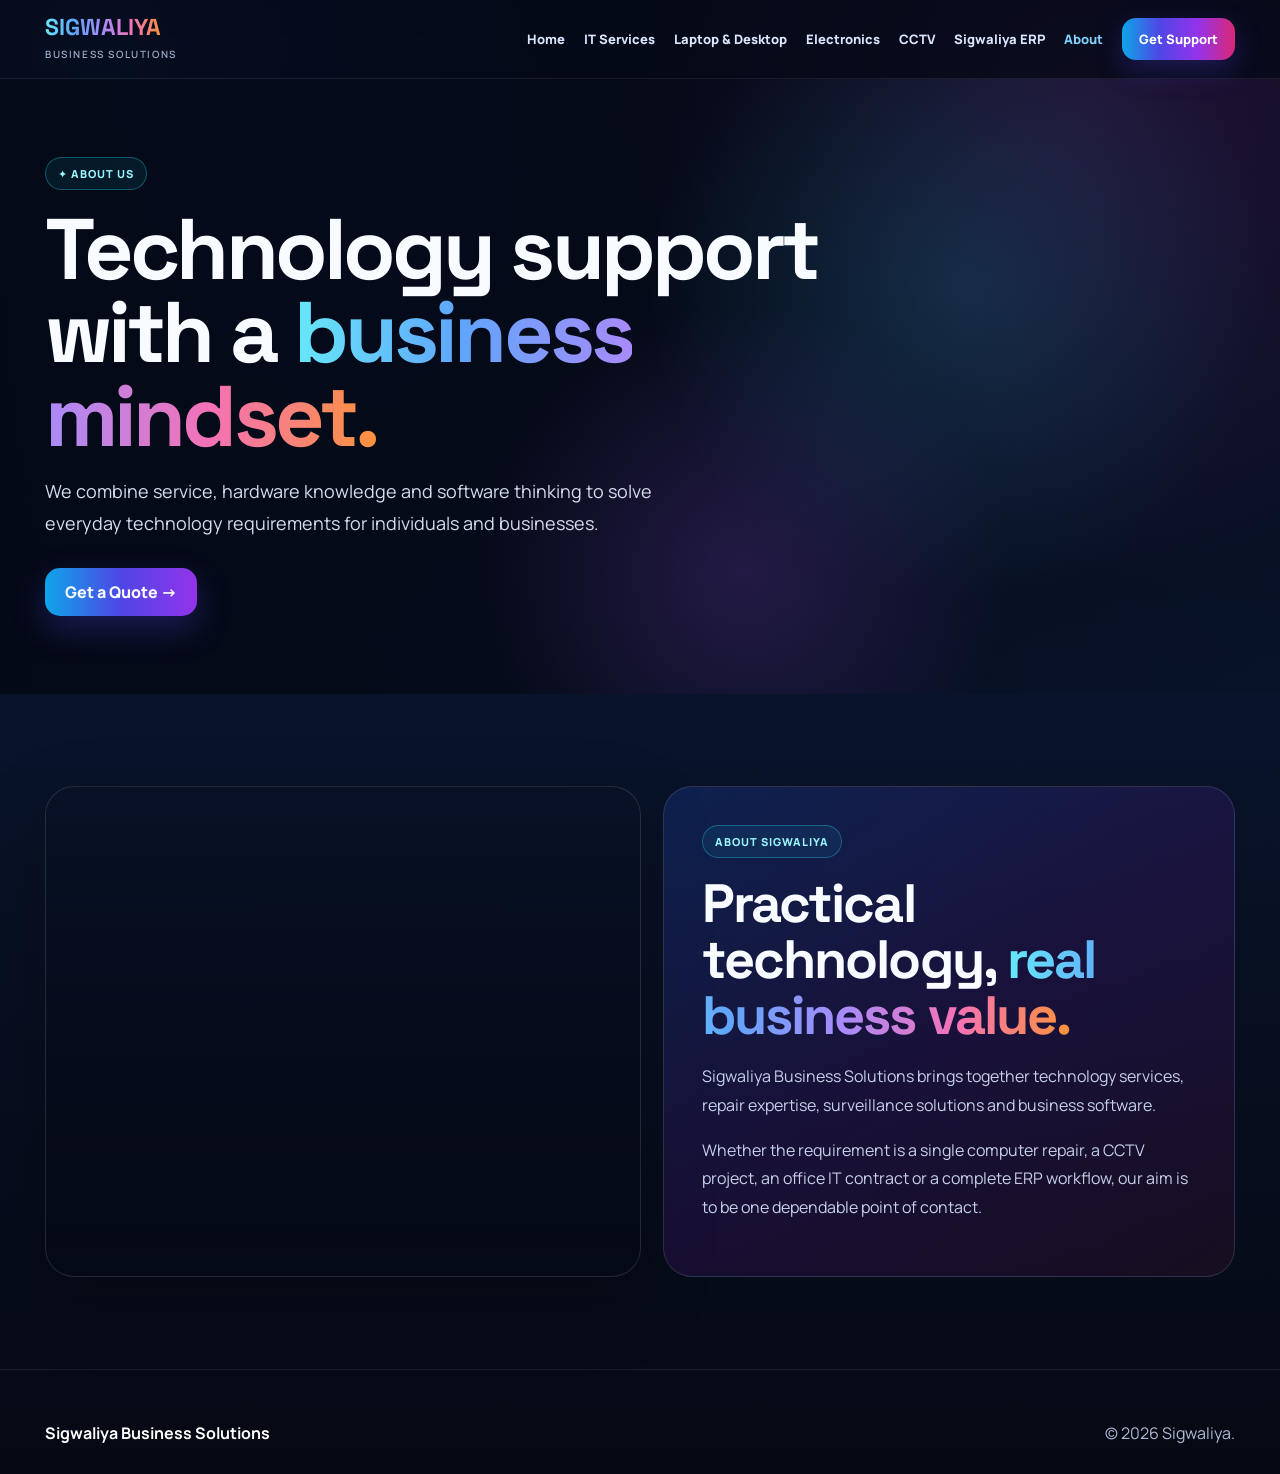
==== about.html @ 51b3f4a8 "Add About page" ====
<!doctype html><html lang="en"><head><meta charset="utf-8"><meta name="viewport" content="width=device-width,initial-scale=1"><title>About Sigwaliya Business Solutions</title><link rel="stylesheet" href="styles.css"></head><body><header class="nav"><div class="wrap navin"><a class="brand" href="index.html"><span>SIGWALIYA</span><br><small>BUSINESS SOLUTIONS</small></a><nav class="links"><a href="index.html">Home</a><a href="it-services.html">IT Services</a><a href="computer.html">Laptop & Desktop</a><a href="electronics.html">Electronics</a><a href="cctv.html">CCTV</a><a href="erp.html">Sigwaliya ERP</a><a href="about.html">About</a><a class="cta" href="contact.html">Get Support</a></nav><button class="menu" aria-label="Menu">☰</button></div></header><main><section class="hero service-hero" style="--hero:url('https://images.unsplash.com/photo-1521737711867-e3b97375f902?auto=format&fit=crop&w=1900&q=88')"><div class="wrap hero-inner"><div><span class="eyebrow">✦ About Us</span><h1>Technology support with a <span class="grad">business mindset.</span></h1><p>We combine service, hardware knowledge and software thinking to solve everyday technology requirements for individuals and businesses.</p><div class="buttons"><a class="btn primary" href="contact.html">Get a Quote →</a></div></div></div></section><section class="section"><div class="wrap showcase"><div class="image-panel" style="--img:url('https://images.unsplash.com/photo-1521737711867-e3b97375f902?auto=format&fit=crop&w=1400&q=85')"></div><div class="panel"><span class="eyebrow">About Sigwaliya</span><h2 style="margin:18px 0">Practical technology, <span class="grad">real business value.</span></h2><p>Sigwaliya Business Solutions brings together technology services, repair expertise, surveillance solutions and business software.</p><p>Whether the requirement is a single computer repair, a CCTV project, an office IT contract or a complete ERP workflow, our aim is to be one dependable point of contact.</p></div></div></section></main><footer class="footer"><div class="wrap foot"><div><b style="color:#fff">Sigwaliya Business Solutions</b></div><div>© <span class="year"></span> Sigwaliya.</div></div></footer><script src="script.js"></script></body></html>
---- styles.css ----
@import url('https://fonts.googleapis.com/css2?family=Manrope:wght@400;500;600;700;800&family=Space+Grotesk:wght@600;700&display=swap');
:root{--bg:#050a18;--bg2:#0a1430;--ink:#f8fbff;--muted:#aeb9d3;--line:rgba(255,255,255,.12);--card:rgba(255,255,255,.07);--cyan:#22d3ee;--blue:#3b82f6;--purple:#8b5cf6;--pink:#ec4899;--orange:#f97316;--green:#22c55e;--yellow:#facc15}
*{box-sizing:border-box}html{scroll-behavior:smooth}body{margin:0;color:var(--ink);font-family:Manrope,system-ui,sans-serif;background:radial-gradient(circle at 8% 4%,rgba(37,99,235,.22),transparent 28%),radial-gradient(circle at 85% 7%,rgba(217,70,239,.16),transparent 28%),linear-gradient(180deg,#050a18,#09132a 48%,#050913);overflow-x:hidden}a{text-decoration:none;color:inherit}img{display:block;max-width:100%}.wrap{width:min(1190px,calc(100% - 34px));margin:auto}.nav{position:sticky;top:0;z-index:99;background:rgba(4,9,22,.78);backdrop-filter:blur(18px);border-bottom:1px solid rgba(255,255,255,.08)}.navin{height:78px;display:flex;align-items:center;justify-content:space-between;gap:18px}.brand{font:700 23px/1 Space Grotesk}.brand span{background:linear-gradient(90deg,#67e8f9,#60a5fa,#a78bfa,#f472b6,#fb923c);-webkit-background-clip:text;color:transparent}.brand small{font:600 10px Manrope;color:#9ca9c5;letter-spacing:.16em}.links{display:flex;gap:19px;align-items:center;font-size:13px;font-weight:800;color:#dbe6ff}.links a{transition:.2s}.links a:hover,.links a.active{color:#7dd3fc}.cta{padding:12px 17px;border-radius:14px;background:linear-gradient(90deg,#0ea5e9,#4f46e5,#9333ea,#db2777);box-shadow:0 10px 28px rgba(79,70,229,.28);color:white!important}.menu{display:none;font-size:27px;cursor:pointer;background:none;border:0;color:white}.hero{position:relative;min-height:690px;display:grid;align-items:center;padding:78px 0;isolation:isolate}.hero:before{content:"";position:absolute;inset:0;background:linear-gradient(90deg,rgba(4,9,22,.98) 0%,rgba(4,9,22,.76) 45%,rgba(4,9,22,.24) 78%,rgba(4,9,22,.1)),var(--hero) center/cover no-repeat;z-index:-2}.hero:after{content:"";position:absolute;inset:0;background:radial-gradient(circle at 75% 34%,rgba(34,211,238,.15),transparent 30%),radial-gradient(circle at 58% 80%,rgba(168,85,247,.18),transparent 30%);z-index:-1}.hero-inner{display:grid;grid-template-columns:1.05fr .95fr;gap:42px;align-items:center}.hero h1{font:700 clamp(46px,7vw,86px)/.97 Space Grotesk;margin:18px 0;letter-spacing:-.045em;max-width:900px}.hero p{max-width:700px;color:#d4dced;font-size:18px;line-height:1.76}.grad{background:linear-gradient(90deg,#67e8f9,#60a5fa,#a78bfa,#f472b6,#fb923c);-webkit-background-clip:text;color:transparent}.eyebrow{display:inline-flex;gap:8px;align-items:center;padding:8px 12px;border-radius:999px;background:rgba(34,211,238,.08);border:1px solid rgba(34,211,238,.33);color:#9af5ff;font-size:11px;font-weight:800;letter-spacing:.09em;text-transform:uppercase}.buttons{display:flex;gap:12px;flex-wrap:wrap;margin-top:28px}.btn{display:inline-flex;align-items:center;justify-content:center;min-height:48px;padding:0 20px;border-radius:15px;font-weight:800;border:1px solid var(--line);background:rgba(255,255,255,.07);transition:.22s}.btn.primary{border:none;background:linear-gradient(90deg,#0ea5e9,#4f46e5,#9333ea);box-shadow:0 13px 34px rgba(79,70,229,.3)}.btn.whatsapp{border:none;background:#16a34a}.btn:hover{transform:translateY(-2px)}.hero-collage{display:grid;grid-template-columns:1fr 1fr;gap:14px}.photo-card{border-radius:24px;overflow:hidden;border:1px solid rgba(255,255,255,.14);background:rgba(255,255,255,.08);backdrop-filter:blur(10px);box-shadow:0 24px 60px rgba(0,0,0,.35)}.photo-card img{width:100%;aspect-ratio:1.05/1;object-fit:cover}.photo-card .cap{padding:14px 16px;font-weight:800}.photo-card.tall{transform:translateY(28px)}.trust{margin-top:-33px;position:relative;z-index:4}.trustbar{display:grid;grid-template-columns:repeat(4,1fr);border:1px solid var(--line);border-radius:22px;background:rgba(8,16,37,.92);backdrop-filter:blur(18px);overflow:hidden;box-shadow:0 22px 60px rgba(0,0,0,.24)}.trustitem{padding:20px 18px;border-right:1px solid var(--line)}.trustitem:last-child{border-right:0}.trustitem b{display:block;font-size:18px}.trustitem span{display:block;color:var(--muted);font-size:12px;margin-top:4px}.section{padding:92px 0}.section-head{display:flex;justify-content:space-between;gap:38px;align-items:end;margin-bottom:34px}.section h2{font:700 clamp(34px,5vw,54px)/1.04 Space Grotesk;margin:0;letter-spacing:-.035em}.section-head p{max-width:520px;color:var(--muted);line-height:1.75}.services{display:grid;grid-template-columns:repeat(12,1fr);gap:18px}.service-card{position:relative;overflow:hidden;border:1px solid var(--line);background:linear-gradient(180deg,rgba(255,255,255,.09),rgba(255,255,255,.045));border-radius:26px;padding:26px;min-height:260px;transition:.25s}.service-card:hover{transform:translateY(-5px);border-color:rgba(125,211,252,.42)}.service-card.large{grid-column:span 7}.service-card.medium{grid-column:span 5}.service-card.half{grid-column:span 6}.glow{position:absolute;width:190px;height:190px;border-radius:50%;filter:blur(55px);opacity:.27;right:-38px;top:-36px}.iconbox{width:52px;height:52px;display:grid;place-items:center;border-radius:17px;background:rgba(255,255,255,.1);border:1px solid var(--line);font-size:27px}.service-card h3{font:700 25px/1.2 Space Grotesk;margin:22px 0 10px}.service-card p{color:var(--muted);line-height:1.7;margin:0 0 20px}.linkline{font-size:13px;font-weight:800}.showcase{display:grid;grid-template-columns:1.02fr .98fr;gap:22px;align-items:stretch}.image-panel{min-height:470px;border-radius:29px;background:linear-gradient(180deg,rgba(4,9,22,.06),rgba(4,9,22,.74)),var(--img) center/cover;border:1px solid var(--line);box-shadow:0 25px 70px rgba(0,0,0,.26)}.panel{border:1px solid var(--line);border-radius:29px;padding:38px;background:linear-gradient(145deg,rgba(37,99,235,.2),rgba(126,34,206,.15),rgba(219,39,119,.08))}.panel p,.panel li{color:#c5d0e8;line-height:1.8}.panel ul{padding-left:20px}.steps{display:grid;grid-template-columns:repeat(4,1fr);gap:16px}.step{border:1px solid var(--line);border-radius:22px;padding:23px;background:rgba(255,255,255,.05)}.step b{display:inline-grid;place-items:center;width:38px;height:38px;border-radius:12px;background:linear-gradient(135deg,#2563eb,#9333ea);margin-bottom:14px}.step h3{margin:0 0 8px;font:700 19px Space Grotesk}.step p{margin:0;color:var(--muted);line-height:1.65;font-size:14px}.erp-strip{border:1px solid var(--line);border-radius:32px;padding:42px;background:linear-gradient(120deg,#111827,#172554 34%,#4c1d95 68%,#0e7490);display:grid;grid-template-columns:1.05fr .95fr;gap:30px;align-items:center;overflow:hidden;position:relative}.erp-strip:after{content:"";position:absolute;width:280px;height:280px;border-radius:50%;background:#22d3ee;filter:blur(90px);opacity:.16;right:-60px;top:-90px}.erp-cards{display:grid;grid-template-columns:1fr 1fr;gap:12px;position:relative;z-index:2}.mini{padding:18px;border:1px solid rgba(255,255,255,.16);border-radius:18px;background:rgba(255,255,255,.08);backdrop-filter:blur(10px)}.mini b{display:block;margin-top:8px}.band{border:1px solid var(--line);border-radius:30px;padding:42px;background:linear-gradient(100deg,rgba(14,165,233,.3),rgba(99,102,241,.27),rgba(168,85,247,.25),rgba(236,72,153,.22),rgba(249,115,22,.18));display:flex;align-items:center;justify-content:space-between;gap:24px}.band h2{max-width:760px}.feature-grid{display:grid;grid-template-columns:repeat(3,1fr);gap:18px}.feature{padding:25px;border-radius:23px;border:1px solid var(--line);background:rgba(255,255,255,.055)}.feature h3{margin:13px 0 8px;font:700 20px Space Grotesk}.feature p{margin:0;color:var(--muted);line-height:1.68}.service-hero{min-height:610px}.service-hero .hero-inner{grid-template-columns:1fr}.service-hero h1{max-width:820px}.service-hero p{max-width:680px}.split{display:grid;grid-template-columns:1fr 1fr;gap:22px}.info-box{padding:30px;border-radius:26px;border:1px solid var(--line);background:rgba(255,255,255,.055)}.info-box h3{font:700 24px Space Grotesk;margin:0 0 10px}.info-box p{color:var(--muted);line-height:1.75}.contactbox{display:grid;grid-template-columns:.92fr 1.08fr;gap:22px}.form{padding:30px;border-radius:28px;background:rgba(255,255,255,.06);border:1px solid var(--line)}label{font-size:13px;font-weight:800;color:#dce6fb}input,textarea,select{width:100%;background:#0b162a;border:1px solid rgba(255,255,255,.12);color:#fff;padding:14px;border-radius:13px;margin:8px 0 15px;font:inherit}textarea{min-height:135px;resize:vertical}.contact-cards{display:grid;gap:14px}.contact-card{padding:22px;border:1px solid var(--line);background:rgba(255,255,255,.055);border-radius:22px}.contact-card small{color:var(--muted)}.footer{padding:52px 0 30px;border-top:1px solid rgba(255,255,255,.08);color:var(--muted)}.foot{display:flex;justify-content:space-between;gap:30px;flex-wrap:wrap}.floating{position:fixed;right:18px;bottom:18px;z-index:50;display:flex;flex-direction:column;gap:10px}.float{width:55px;height:55px;display:grid;place-items:center;border-radius:50%;font-size:23px;box-shadow:0 12px 35px rgba(0,0,0,.36)}.wa{background:#16a34a}.call{background:#2563eb}.badge-row{display:flex;flex-wrap:wrap;gap:10px;margin-top:24px}.badge{padding:9px 12px;border-radius:999px;border:1px solid var(--line);background:rgba(255,255,255,.065);font-size:12px;font-weight:700;color:#dae5fb}
@media(max-width:980px){.links{display:none}.menu{display:block}.links.open{display:flex;position:absolute;left:17px;right:17px;top:84px;flex-direction:column;align-items:stretch;background:#071326;padding:20px;border:1px solid var(--line);border-radius:20px}.hero-inner,.showcase,.erp-strip,.contactbox,.split{grid-template-columns:1fr}.hero-collage{max-width:650px}.trustbar{grid-template-columns:1fr 1fr}.trustitem:nth-child(2){border-right:0}.trustitem:nth-child(-n+2){border-bottom:1px solid var(--line)}.service-card.large,.service-card.medium,.service-card.half{grid-column:span 12}.feature-grid{grid-template-columns:1fr 1fr}.steps{grid-template-columns:1fr 1fr}.section-head,.band{align-items:flex-start;flex-direction:column}.image-panel{min-height:360px}}
@media(max-width:620px){.wrap{width:min(100% - 24px,1190px)}.hero{min-height:auto;padding:64px 0}.hero h1{font-size:43px}.hero p{font-size:16px}.hero-collage{grid-template-columns:1fr 1fr;gap:10px}.photo-card .cap{font-size:12px;padding:10px}.trust{margin-top:0;padding-top:14px}.trustbar{grid-template-columns:1fr}.trustitem{border-right:0;border-bottom:1px solid var(--line)!important}.trustitem:last-child{border-bottom:0!important}.section{padding:68px 0}.feature-grid,.steps,.erp-cards{grid-template-columns:1fr}.panel,.erp-strip,.band{padding:27px}.floating{right:12px;bottom:12px}.float{width:50px;height:50px}}
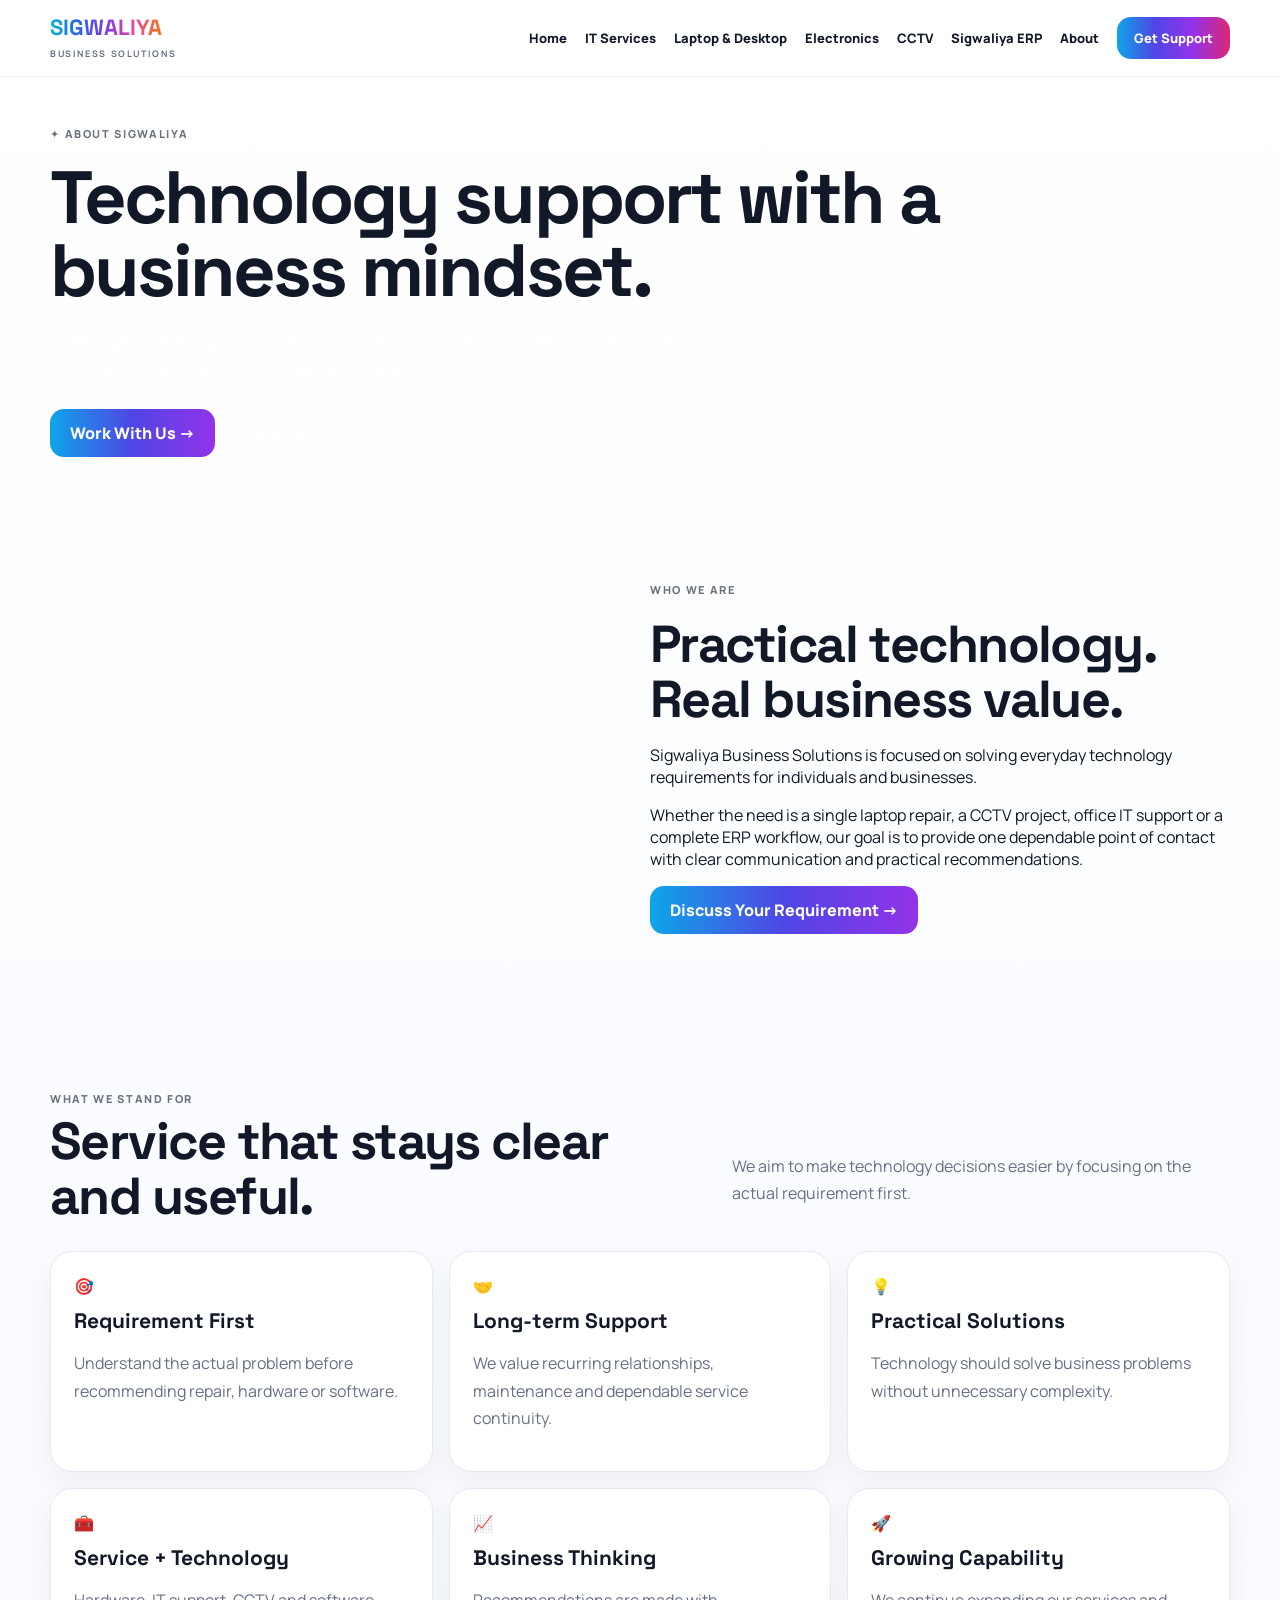
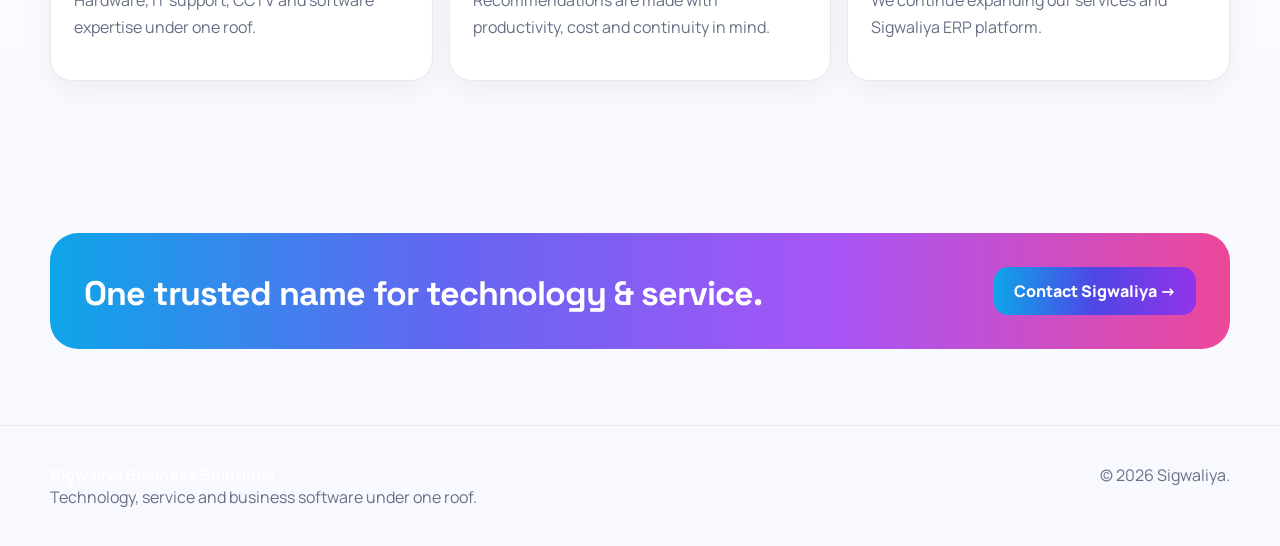
==== commit 511665d8: "Redesign about page to approved colorful style" ====
--- a/about.html
+++ b/about.html
@@ -1 +1 @@
-<!doctype html><html lang="en"><head><meta charset="utf-8"><meta name="viewport" content="width=device-width,initial-scale=1"><title>About Sigwaliya Business Solutions</title><link rel="stylesheet" href="styles.css"></head><body><header class="nav"><div class="wrap navin"><a class="brand" href="index.html"><span>SIGWALIYA</span><br><small>BUSINESS SOLUTIONS</small></a><nav class="links"><a href="index.html">Home</a><a href="it-services.html">IT Services</a><a href="computer.html">Laptop & Desktop</a><a href="electronics.html">Electronics</a><a href="cctv.html">CCTV</a><a href="erp.html">Sigwaliya ERP</a><a href="about.html">About</a><a class="cta" href="contact.html">Get Support</a></nav><button class="menu" aria-label="Menu">☰</button></div></header><main><section class="hero service-hero" style="--hero:url('https://images.unsplash.com/photo-1521737711867-e3b97375f902?auto=format&fit=crop&w=1900&q=88')"><div class="wrap hero-inner"><div><span class="eyebrow">✦ About Us</span><h1>Technology support with a <span class="grad">business mindset.</span></h1><p>We combine service, hardware knowledge and software thinking to solve everyday technology requirements for individuals and businesses.</p><div class="buttons"><a class="btn primary" href="contact.html">Get a Quote →</a></div></div></div></section><section class="section"><div class="wrap showcase"><div class="image-panel" style="--img:url('https://images.unsplash.com/photo-1521737711867-e3b97375f902?auto=format&fit=crop&w=1400&q=85')"></div><div class="panel"><span class="eyebrow">About Sigwaliya</span><h2 style="margin:18px 0">Practical technology, <span class="grad">real business value.</span></h2><p>Sigwaliya Business Solutions brings together technology services, repair expertise, surveillance solutions and business software.</p><p>Whether the requirement is a single computer repair, a CCTV project, an office IT contract or a complete ERP workflow, our aim is to be one dependable point of contact.</p></div></div></section></main><footer class="footer"><div class="wrap foot"><div><b style="color:#fff">Sigwaliya Business Solutions</b></div><div>© <span class="year"></span> Sigwaliya.</div></div></footer><script src="script.js"></script></body></html>+<!doctype html><html lang="en"><head><meta charset="utf-8"><meta name="viewport" content="width=device-width,initial-scale=1"><title>About Sigwaliya Business Solutions</title><link rel="stylesheet" href="styles.css"></head><body><header class="nav"><div class="wrap navin"><a class="brand" href="index.html"><span>SIGWALIYA</span><br><small>BUSINESS SOLUTIONS</small></a><nav class="links"><a href="index.html">Home</a><a href="it-services.html">IT Services</a><a href="computer.html">Laptop & Desktop</a><a href="electronics.html">Electronics</a><a href="cctv.html">CCTV</a><a href="erp.html">Sigwaliya ERP</a><a class="active" href="about.html">About</a><a class="cta" href="contact.html">Get Support</a></nav><button class="menu" aria-label="Menu">☰</button></div></header><main><section class="hero service-hero" style="--hero:url('https://images.unsplash.com/photo-1521737711867-e3b97375f902?auto=format&fit=crop&w=1900&q=88')"><div class="wrap hero-inner"><div><span class="eyebrow">✦ About Sigwaliya</span><h1>Technology support with a <span class="grad">business mindset.</span></h1><p>We bring together repair expertise, IT services, surveillance solutions and business software under one practical technology brand.</p><div class="buttons"><a class="btn primary" href="contact.html">Work With Us →</a><a class="btn" href="erp.html">Explore Sigwaliya ERP</a></div></div></div></section><section class="section"><div class="wrap showcase"><div class="image-panel" style="--img:url('https://images.unsplash.com/photo-1521737711867-e3b97375f902?auto=format&fit=crop&w=1400&q=85')"></div><div class="panel"><span class="eyebrow">Who We Are</span><h2 style="margin:18px 0">Practical technology. <span class="grad">Real business value.</span></h2><p>Sigwaliya Business Solutions is focused on solving everyday technology requirements for individuals and businesses.</p><p>Whether the need is a single laptop repair, a CCTV project, office IT support or a complete ERP workflow, our goal is to provide one dependable point of contact with clear communication and practical recommendations.</p><a class="btn primary" href="contact.html">Discuss Your Requirement →</a></div></div></section><section class="section"><div class="wrap"><div class="section-head"><div><span class="eyebrow">What We Stand For</span><h2>Service that stays <span class="grad">clear and useful.</span></h2></div><p>We aim to make technology decisions easier by focusing on the actual requirement first.</p></div><div class="feature-grid"><div class="feature"><div class="iconbox">🎯</div><h3>Requirement First</h3><p>Understand the actual problem before recommending repair, hardware or software.</p></div><div class="feature"><div class="iconbox">🤝</div><h3>Long-term Support</h3><p>We value recurring relationships, maintenance and dependable service continuity.</p></div><div class="feature"><div class="iconbox">💡</div><h3>Practical Solutions</h3><p>Technology should solve business problems without unnecessary complexity.</p></div><div class="feature"><div class="iconbox">🧰</div><h3>Service + Technology</h3><p>Hardware, IT support, CCTV and software expertise under one roof.</p></div><div class="feature"><div class="iconbox">📈</div><h3>Business Thinking</h3><p>Recommendations are made with productivity, cost and continuity in mind.</p></div><div class="feature"><div class="iconbox">🚀</div><h3>Growing Capability</h3><p>We continue expanding our services and Sigwaliya ERP platform.</p></div></div></div></section><section class="section"><div class="wrap band"><h2>One trusted name for <span class="grad">technology & service.</span></h2><div class="buttons" style="margin:0"><a class="btn primary" href="contact.html">Contact Sigwaliya →</a></div></div></section></main><footer class="footer"><div class="wrap foot"><div><b style="color:#fff">Sigwaliya Business Solutions</b><br>Technology, service and business software under one roof.</div><div>© <span class="year"></span> Sigwaliya.</div></div></footer><script src="script.js"></script></body></html>
--- a/styles.css
+++ b/styles.css
@@ -1,5 +1,5 @@
 @import url('https://fonts.googleapis.com/css2?family=Manrope:wght@400;500;600;700;800&family=Space+Grotesk:wght@600;700&display=swap');
-:root{--bg:#050a18;--bg2:#0a1430;--ink:#f8fbff;--muted:#aeb9d3;--line:rgba(255,255,255,.12);--card:rgba(255,255,255,.07);--cyan:#22d3ee;--blue:#3b82f6;--purple:#8b5cf6;--pink:#ec4899;--orange:#f97316;--green:#22c55e;--yellow:#facc15}
-*{box-sizing:border-box}html{scroll-behavior:smooth}body{margin:0;color:var(--ink);font-family:Manrope,system-ui,sans-serif;background:radial-gradient(circle at 8% 4%,rgba(37,99,235,.22),transparent 28%),radial-gradient(circle at 85% 7%,rgba(217,70,239,.16),transparent 28%),linear-gradient(180deg,#050a18,#09132a 48%,#050913);overflow-x:hidden}a{text-decoration:none;color:inherit}img{display:block;max-width:100%}.wrap{width:min(1190px,calc(100% - 34px));margin:auto}.nav{position:sticky;top:0;z-index:99;background:rgba(4,9,22,.78);backdrop-filter:blur(18px);border-bottom:1px solid rgba(255,255,255,.08)}.navin{height:78px;display:flex;align-items:center;justify-content:space-between;gap:18px}.brand{font:700 23px/1 Space Grotesk}.brand span{background:linear-gradient(90deg,#67e8f9,#60a5fa,#a78bfa,#f472b6,#fb923c);-webkit-background-clip:text;color:transparent}.brand small{font:600 10px Manrope;color:#9ca9c5;letter-spacing:.16em}.links{display:flex;gap:19px;align-items:center;font-size:13px;font-weight:800;color:#dbe6ff}.links a{transition:.2s}.links a:hover,.links a.active{color:#7dd3fc}.cta{padding:12px 17px;border-radius:14px;background:linear-gradient(90deg,#0ea5e9,#4f46e5,#9333ea,#db2777);box-shadow:0 10px 28px rgba(79,70,229,.28);color:white!important}.menu{display:none;font-size:27px;cursor:pointer;background:none;border:0;color:white}.hero{position:relative;min-height:690px;display:grid;align-items:center;padding:78px 0;isolation:isolate}.hero:before{content:"";position:absolute;inset:0;background:linear-gradient(90deg,rgba(4,9,22,.98) 0%,rgba(4,9,22,.76) 45%,rgba(4,9,22,.24) 78%,rgba(4,9,22,.1)),var(--hero) center/cover no-repeat;z-index:-2}.hero:after{content:"";position:absolute;inset:0;background:radial-gradient(circle at 75% 34%,rgba(34,211,238,.15),transparent 30%),radial-gradient(circle at 58% 80%,rgba(168,85,247,.18),transparent 30%);z-index:-1}.hero-inner{display:grid;grid-template-columns:1.05fr .95fr;gap:42px;align-items:center}.hero h1{font:700 clamp(46px,7vw,86px)/.97 Space Grotesk;margin:18px 0;letter-spacing:-.045em;max-width:900px}.hero p{max-width:700px;color:#d4dced;font-size:18px;line-height:1.76}.grad{background:linear-gradient(90deg,#67e8f9,#60a5fa,#a78bfa,#f472b6,#fb923c);-webkit-background-clip:text;color:transparent}.eyebrow{display:inline-flex;gap:8px;align-items:center;padding:8px 12px;border-radius:999px;background:rgba(34,211,238,.08);border:1px solid rgba(34,211,238,.33);color:#9af5ff;font-size:11px;font-weight:800;letter-spacing:.09em;text-transform:uppercase}.buttons{display:flex;gap:12px;flex-wrap:wrap;margin-top:28px}.btn{display:inline-flex;align-items:center;justify-content:center;min-height:48px;padding:0 20px;border-radius:15px;font-weight:800;border:1px solid var(--line);background:rgba(255,255,255,.07);transition:.22s}.btn.primary{border:none;background:linear-gradient(90deg,#0ea5e9,#4f46e5,#9333ea);box-shadow:0 13px 34px rgba(79,70,229,.3)}.btn.whatsapp{border:none;background:#16a34a}.btn:hover{transform:translateY(-2px)}.hero-collage{display:grid;grid-template-columns:1fr 1fr;gap:14px}.photo-card{border-radius:24px;overflow:hidden;border:1px solid rgba(255,255,255,.14);background:rgba(255,255,255,.08);backdrop-filter:blur(10px);box-shadow:0 24px 60px rgba(0,0,0,.35)}.photo-card img{width:100%;aspect-ratio:1.05/1;object-fit:cover}.photo-card .cap{padding:14px 16px;font-weight:800}.photo-card.tall{transform:translateY(28px)}.trust{margin-top:-33px;position:relative;z-index:4}.trustbar{display:grid;grid-template-columns:repeat(4,1fr);border:1px solid var(--line);border-radius:22px;background:rgba(8,16,37,.92);backdrop-filter:blur(18px);overflow:hidden;box-shadow:0 22px 60px rgba(0,0,0,.24)}.trustitem{padding:20px 18px;border-right:1px solid var(--line)}.trustitem:last-child{border-right:0}.trustitem b{display:block;font-size:18px}.trustitem span{display:block;color:var(--muted);font-size:12px;margin-top:4px}.section{padding:92px 0}.section-head{display:flex;justify-content:space-between;gap:38px;align-items:end;margin-bottom:34px}.section h2{font:700 clamp(34px,5vw,54px)/1.04 Space Grotesk;margin:0;letter-spacing:-.035em}.section-head p{max-width:520px;color:var(--muted);line-height:1.75}.services{display:grid;grid-template-columns:repeat(12,1fr);gap:18px}.service-card{position:relative;overflow:hidden;border:1px solid var(--line);background:linear-gradient(180deg,rgba(255,255,255,.09),rgba(255,255,255,.045));border-radius:26px;padding:26px;min-height:260px;transition:.25s}.service-card:hover{transform:translateY(-5px);border-color:rgba(125,211,252,.42)}.service-card.large{grid-column:span 7}.service-card.medium{grid-column:span 5}.service-card.half{grid-column:span 6}.glow{position:absolute;width:190px;height:190px;border-radius:50%;filter:blur(55px);opacity:.27;right:-38px;top:-36px}.iconbox{width:52px;height:52px;display:grid;place-items:center;border-radius:17px;background:rgba(255,255,255,.1);border:1px solid var(--line);font-size:27px}.service-card h3{font:700 25px/1.2 Space Grotesk;margin:22px 0 10px}.service-card p{color:var(--muted);line-height:1.7;margin:0 0 20px}.linkline{font-size:13px;font-weight:800}.showcase{display:grid;grid-template-columns:1.02fr .98fr;gap:22px;align-items:stretch}.image-panel{min-height:470px;border-radius:29px;background:linear-gradient(180deg,rgba(4,9,22,.06),rgba(4,9,22,.74)),var(--img) center/cover;border:1px solid var(--line);box-shadow:0 25px 70px rgba(0,0,0,.26)}.panel{border:1px solid var(--line);border-radius:29px;padding:38px;background:linear-gradient(145deg,rgba(37,99,235,.2),rgba(126,34,206,.15),rgba(219,39,119,.08))}.panel p,.panel li{color:#c5d0e8;line-height:1.8}.panel ul{padding-left:20px}.steps{display:grid;grid-template-columns:repeat(4,1fr);gap:16px}.step{border:1px solid var(--line);border-radius:22px;padding:23px;background:rgba(255,255,255,.05)}.step b{display:inline-grid;place-items:center;width:38px;height:38px;border-radius:12px;background:linear-gradient(135deg,#2563eb,#9333ea);margin-bottom:14px}.step h3{margin:0 0 8px;font:700 19px Space Grotesk}.step p{margin:0;color:var(--muted);line-height:1.65;font-size:14px}.erp-strip{border:1px solid var(--line);border-radius:32px;padding:42px;background:linear-gradient(120deg,#111827,#172554 34%,#4c1d95 68%,#0e7490);display:grid;grid-template-columns:1.05fr .95fr;gap:30px;align-items:center;overflow:hidden;position:relative}.erp-strip:after{content:"";position:absolute;width:280px;height:280px;border-radius:50%;background:#22d3ee;filter:blur(90px);opacity:.16;right:-60px;top:-90px}.erp-cards{display:grid;grid-template-columns:1fr 1fr;gap:12px;position:relative;z-index:2}.mini{padding:18px;border:1px solid rgba(255,255,255,.16);border-radius:18px;background:rgba(255,255,255,.08);backdrop-filter:blur(10px)}.mini b{display:block;margin-top:8px}.band{border:1px solid var(--line);border-radius:30px;padding:42px;background:linear-gradient(100deg,rgba(14,165,233,.3),rgba(99,102,241,.27),rgba(168,85,247,.25),rgba(236,72,153,.22),rgba(249,115,22,.18));display:flex;align-items:center;justify-content:space-between;gap:24px}.band h2{max-width:760px}.feature-grid{display:grid;grid-template-columns:repeat(3,1fr);gap:18px}.feature{padding:25px;border-radius:23px;border:1px solid var(--line);background:rgba(255,255,255,.055)}.feature h3{margin:13px 0 8px;font:700 20px Space Grotesk}.feature p{margin:0;color:var(--muted);line-height:1.68}.service-hero{min-height:610px}.service-hero .hero-inner{grid-template-columns:1fr}.service-hero h1{max-width:820px}.service-hero p{max-width:680px}.split{display:grid;grid-template-columns:1fr 1fr;gap:22px}.info-box{padding:30px;border-radius:26px;border:1px solid var(--line);background:rgba(255,255,255,.055)}.info-box h3{font:700 24px Space Grotesk;margin:0 0 10px}.info-box p{color:var(--muted);line-height:1.75}.contactbox{display:grid;grid-template-columns:.92fr 1.08fr;gap:22px}.form{padding:30px;border-radius:28px;background:rgba(255,255,255,.06);border:1px solid var(--line)}label{font-size:13px;font-weight:800;color:#dce6fb}input,textarea,select{width:100%;background:#0b162a;border:1px solid rgba(255,255,255,.12);color:#fff;padding:14px;border-radius:13px;margin:8px 0 15px;font:inherit}textarea{min-height:135px;resize:vertical}.contact-cards{display:grid;gap:14px}.contact-card{padding:22px;border:1px solid var(--line);background:rgba(255,255,255,.055);border-radius:22px}.contact-card small{color:var(--muted)}.footer{padding:52px 0 30px;border-top:1px solid rgba(255,255,255,.08);color:var(--muted)}.foot{display:flex;justify-content:space-between;gap:30px;flex-wrap:wrap}.floating{position:fixed;right:18px;bottom:18px;z-index:50;display:flex;flex-direction:column;gap:10px}.float{width:55px;height:55px;display:grid;place-items:center;border-radius:50%;font-size:23px;box-shadow:0 12px 35px rgba(0,0,0,.36)}.wa{background:#16a34a}.call{background:#2563eb}.badge-row{display:flex;flex-wrap:wrap;gap:10px;margin-top:24px}.badge{padding:9px 12px;border-radius:999px;border:1px solid var(--line);background:rgba(255,255,255,.065);font-size:12px;font-weight:700;color:#dae5fb}
-@media(max-width:980px){.links{display:none}.menu{display:block}.links.open{display:flex;position:absolute;left:17px;right:17px;top:84px;flex-direction:column;align-items:stretch;background:#071326;padding:20px;border:1px solid var(--line);border-radius:20px}.hero-inner,.showcase,.erp-strip,.contactbox,.split{grid-template-columns:1fr}.hero-collage{max-width:650px}.trustbar{grid-template-columns:1fr 1fr}.trustitem:nth-child(2){border-right:0}.trustitem:nth-child(-n+2){border-bottom:1px solid var(--line)}.service-card.large,.service-card.medium,.service-card.half{grid-column:span 12}.feature-grid{grid-template-columns:1fr 1fr}.steps{grid-template-columns:1fr 1fr}.section-head,.band{align-items:flex-start;flex-direction:column}.image-panel{min-height:360px}}
-@media(max-width:620px){.wrap{width:min(100% - 24px,1190px)}.hero{min-height:auto;padding:64px 0}.hero h1{font-size:43px}.hero p{font-size:16px}.hero-collage{grid-template-columns:1fr 1fr;gap:10px}.photo-card .cap{font-size:12px;padding:10px}.trust{margin-top:0;padding-top:14px}.trustbar{grid-template-columns:1fr}.trustitem{border-right:0;border-bottom:1px solid var(--line)!important}.trustitem:last-child{border-bottom:0!important}.section{padding:68px 0}.feature-grid,.steps,.erp-cards{grid-template-columns:1fr}.panel,.erp-strip,.band{padding:27px}.floating{right:12px;bottom:12px}.float{width:50px;height:50px}}+:root{--bg:#f7f9ff;--ink:#111827;--muted:#667085;--line:#e6e9f2;--navy:#09142d;--blue:#2563eb;--cyan:#06b6d4;--purple:#7c3aed;--pink:#ec4899;--orange:#f97316;--green:#16a34a}
+*{box-sizing:border-box}html{scroll-behavior:smooth}body{margin:0;background:linear-gradient(180deg,#fff,#f7f9ff);color:var(--ink);font-family:Manrope,system-ui,sans-serif}a{text-decoration:none;color:inherit}img{display:block;max-width:100%}.wrap{width:min(1180px,calc(100% - 34px));margin:auto}.nav{position:sticky;top:0;z-index:90;background:rgba(255,255,255,.9);backdrop-filter:blur(18px);border-bottom:1px solid #edf0f6}.navin{min-height:76px;display:flex;align-items:center;justify-content:space-between;gap:18px}.brand{font:700 22px/1 Space Grotesk}.brand span{background:linear-gradient(90deg,#06b6d4,#2563eb,#7c3aed,#ec4899,#f97316);-webkit-background-clip:text;color:transparent}.brand small{font:700 9px Manrope;letter-spacing:.18em;color:#667085}.links{display:flex;align-items:center;gap:18px;font-size:13px;font-weight:800}.links a:hover{color:#4f46e5}.cta{color:#fff!important;padding:12px 17px;border-radius:14px;background:linear-gradient(90deg,#0ea5e9,#4f46e5,#9333ea,#db2777)}.menu{display:none;border:0;background:none;font-size:28px;color:#111827}.hero{padding:34px 0 26px}.hero-shell{position:relative;overflow:hidden;border-radius:34px;padding:48px;background:linear-gradient(135deg,#08142c 0%,#172554 34%,#4c1d95 68%,#0e7490 100%);color:#fff;box-shadow:0 28px 70px rgba(30,41,59,.18)}.hero-shell:before,.hero-shell:after{content:"";position:absolute;border-radius:999px;filter:blur(18px);opacity:.55}.hero-shell:before{width:260px;height:260px;background:#22d3ee;right:-70px;top:-90px}.hero-shell:after{width:230px;height:230px;background:#ec4899;left:37%;bottom:-110px}.hero-grid{position:relative;z-index:2;display:grid;grid-template-columns:1.08fr .92fr;gap:34px;align-items:center}.pill{display:inline-flex;align-items:center;gap:8px;border:1px solid rgba(255,255,255,.2);background:rgba(255,255,255,.1);padding:9px 13px;border-radius:999px;font-size:12px;font-weight:800}.hero h1{font:700 clamp(44px,6vw,74px)/.99 Space Grotesk;margin:18px 0;letter-spacing:-.04em}.hero h1 .accent{color:#67e8f9}.hero p{font-size:17px;line-height:1.75;color:rgba(255,255,255,.82);max-width:670px}.buttons{display:flex;flex-wrap:wrap;gap:12px;margin-top:24px}.btn{min-height:48px;padding:0 20px;border-radius:14px;display:inline-flex;align-items:center;justify-content:center;font-weight:800;border:1px solid rgba(255,255,255,.22);background:rgba(255,255,255,.08);color:#fff}.btn.white{background:#fff;color:#111827;border-color:#fff}.btn.primary{border:0;background:linear-gradient(90deg,#0ea5e9,#4f46e5,#9333ea)}.btn.green{border:0;background:#16a34a}.badge-row{display:flex;flex-wrap:wrap;gap:9px;margin-top:20px}.badge{font-size:12px;font-weight:700;padding:8px 11px;border-radius:999px;background:rgba(255,255,255,.09);border:1px solid rgba(255,255,255,.16)}.hero-collage{display:grid;grid-template-columns:1fr 1fr;gap:13px}.photo-card{border-radius:22px;padding:8px;background:rgba(255,255,255,.10);border:1px solid rgba(255,255,255,.17);backdrop-filter:blur(12px);overflow:hidden}.photo-card img{width:100%;aspect-ratio:1/1;object-fit:cover;border-radius:16px}.photo-card .cap{font-weight:800;padding:12px 8px 7px;font-size:14px}.trust{padding:18px 0 0}.trustbar{display:grid;grid-template-columns:repeat(4,1fr);gap:12px}.trustitem{padding:18px;border-radius:18px;background:#fff;border:1px solid var(--line);box-shadow:0 10px 28px rgba(15,23,42,.05)}.trustitem b{display:block;font-size:16px}.trustitem span{display:block;color:var(--muted);font-size:12px;margin-top:5px}.section{padding:76px 0}.section-head{display:flex;align-items:end;justify-content:space-between;gap:34px;margin-bottom:28px}.eyebrow{display:inline-block;font-size:11px;text-transform:uppercase;letter-spacing:.15em;font-weight:800;color:#6b7280}.section h2{font:700 clamp(34px,5vw,52px)/1.05 Space Grotesk;margin:6px 0 0;letter-spacing:-.03em}.section-head p{max-width:520px;color:var(--muted);line-height:1.7}.gradtext{background:linear-gradient(90deg,#06b6d4,#2563eb,#7c3aed,#ec4899,#f97316);-webkit-background-clip:text;color:transparent}.cards4{display:grid;grid-template-columns:repeat(4,1fr);gap:16px}.service-card{overflow:hidden;border-radius:24px;background:#fff;border:1px solid var(--line);box-shadow:0 14px 35px rgba(15,23,42,.06);transition:.22s}.service-card:hover{transform:translateY(-4px);box-shadow:0 18px 45px rgba(15,23,42,.12)}.service-top{min-height:112px;padding:24px;color:#fff;display:flex;align-items:flex-end;font-size:34px}.g1{background:linear-gradient(135deg,#2563eb,#7c3aed)}.g2{background:linear-gradient(135deg,#0891b2,#2563eb)}.g3{background:linear-gradient(135deg,#f97316,#ec4899)}.g4{background:linear-gradient(135deg,#16a34a,#0891b2)}.service-body{padding:20px}.service-body h3{font:700 21px Space Grotesk;margin:0 0 8px}.service-body p{color:var(--muted);line-height:1.65;font-size:14px;margin:0 0 16px}.linkline{font-size:13px;font-weight:800}.showcase{display:grid;grid-template-columns:1fr 1fr;gap:20px;align-items:stretch}.show-card{border-radius:28px;border:1px solid var(--line);background:#fff;padding:24px;overflow:hidden;box-shadow:0 15px 42px rgba(15,23,42,.06)}.show-card h3{font:700 30px/1.08 Space Grotesk;margin:8px 0 12px}.show-card p{color:var(--muted);line-height:1.75}.show-card img{width:100%;aspect-ratio:16/10;object-fit:cover;border-radius:20px;margin-top:20px}.erp-block{border-radius:28px;padding:32px;background:linear-gradient(135deg,#111827,#1e3a8a 42%,#7e22ce);color:#fff;position:relative;overflow:hidden}.erp-block:after{content:"";position:absolute;width:240px;height:240px;border-radius:50%;background:#22d3ee;filter:blur(80px);opacity:.18;right:-80px;top:-80px}.erp-block h3{font:700 36px/1.06 Space Grotesk;margin:8px 0 12px;position:relative;z-index:2}.erp-block p{color:rgba(255,255,255,.8);line-height:1.75;position:relative;z-index:2}.erp-mini{position:relative;z-index:2;display:grid;grid-template-columns:1fr 1fr;gap:12px;margin-top:22px}.mini{padding:17px;border-radius:16px;border:1px solid rgba(255,255,255,.16);background:rgba(255,255,255,.09);font-weight:800}.mini span{display:block;font-size:22px;margin-bottom:6px}.band{border-radius:28px;padding:34px;background:linear-gradient(90deg,#0ea5e9,#6366f1,#a855f7,#ec4899);color:#fff;display:flex;justify-content:space-between;gap:24px;align-items:center}.band h2{font-size:34px;max-width:760px}.band p{color:rgba(255,255,255,.86);max-width:650px}.footer{padding:38px 0;color:var(--muted);border-top:1px solid var(--line)}.foot{display:flex;justify-content:space-between;gap:22px;flex-wrap:wrap}.floating{position:fixed;right:16px;bottom:16px;display:flex;flex-direction:column;gap:10px;z-index:60}.float{width:54px;height:54px;border-radius:50%;display:grid;place-items:center;color:#fff;font-size:23px;box-shadow:0 12px 30px rgba(15,23,42,.25)}.wa{background:#16a34a}.call{background:#2563eb}.service-hero{padding:44px 0}.service-hero .hero-shell{min-height:500px;display:grid;align-items:center}.feature-grid{display:grid;grid-template-columns:repeat(3,1fr);gap:16px}.feature,.info-box,.form,.contact-card{background:#fff;border:1px solid var(--line);border-radius:22px;padding:23px;box-shadow:0 10px 30px rgba(15,23,42,.05)}.feature h3,.info-box h3{font:700 21px Space Grotesk;margin:10px 0}.feature p,.info-box p{color:var(--muted);line-height:1.7}.split,.contactbox{display:grid;grid-template-columns:1fr 1fr;gap:20px}label{font-size:13px;font-weight:800}input,textarea,select{width:100%;padding:14px;border:1px solid #dfe3eb;border-radius:13px;margin:7px 0 14px;font:inherit;background:#fff;color:#111827}textarea{min-height:130px}.contact-cards{display:grid;gap:14px}.contact-card small{color:var(--muted)}
+@media(max-width:980px){.links{display:none}.menu{display:block}.links.open{display:flex;position:absolute;left:17px;right:17px;top:82px;flex-direction:column;align-items:stretch;padding:18px;background:#fff;border:1px solid var(--line);border-radius:18px;box-shadow:0 20px 40px rgba(15,23,42,.12)}.hero-grid,.showcase,.split,.contactbox{grid-template-columns:1fr}.cards4{grid-template-columns:1fr 1fr}.trustbar{grid-template-columns:1fr 1fr}.feature-grid{grid-template-columns:1fr 1fr}.section-head,.band{align-items:flex-start;flex-direction:column}}
+@media(max-width:620px){.wrap{width:min(100% - 22px,1180px)}.hero{padding-top:20px}.hero-shell{padding:25px;border-radius:26px}.hero h1{font-size:42px}.hero p{font-size:15px}.hero-collage{gap:9px}.photo-card{padding:6px}.photo-card .cap{font-size:11px;padding:9px 5px 5px}.trustbar,.cards4,.feature-grid,.erp-mini{grid-template-columns:1fr}.section{padding:58px 0}.section-head{align-items:flex-start;flex-direction:column}.show-card,.erp-block,.band{padding:24px}.band h2{font-size:30px}.floating{right:11px;bottom:11px}.float{width:50px;height:50px}}
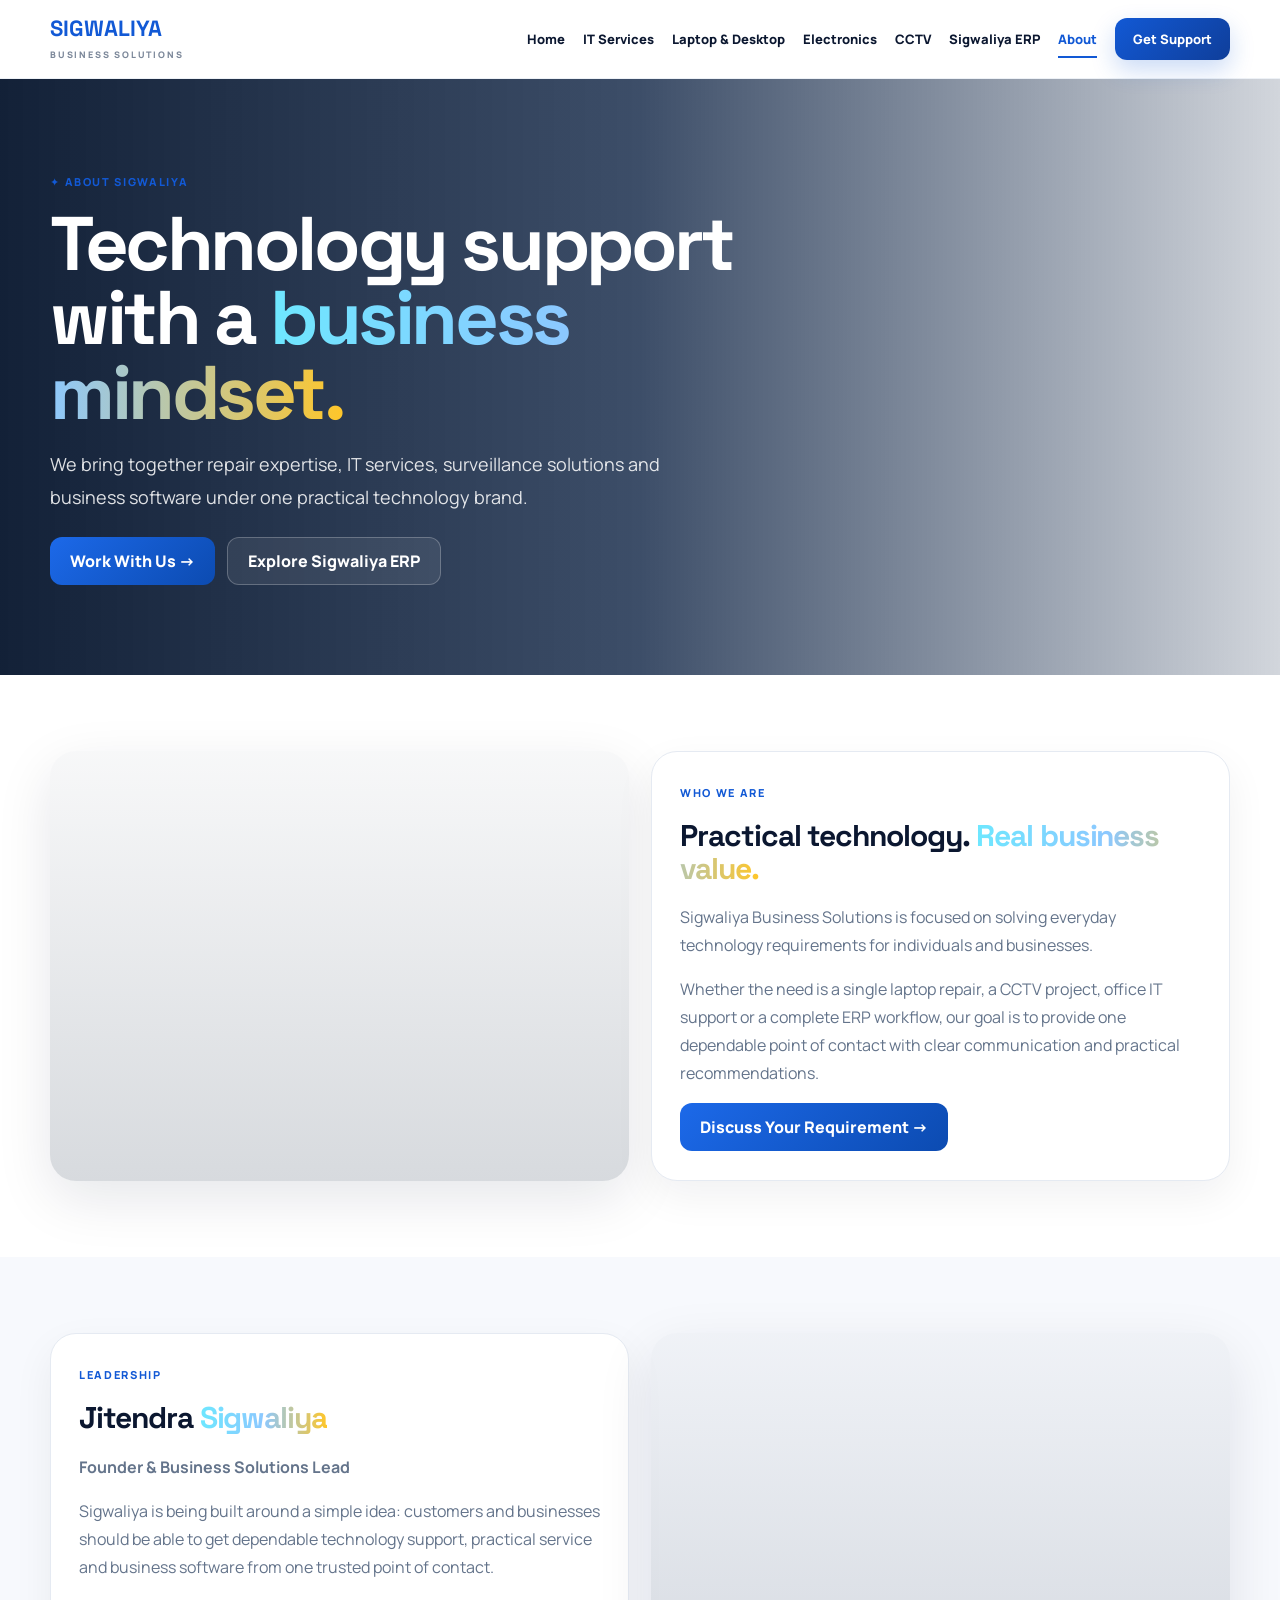
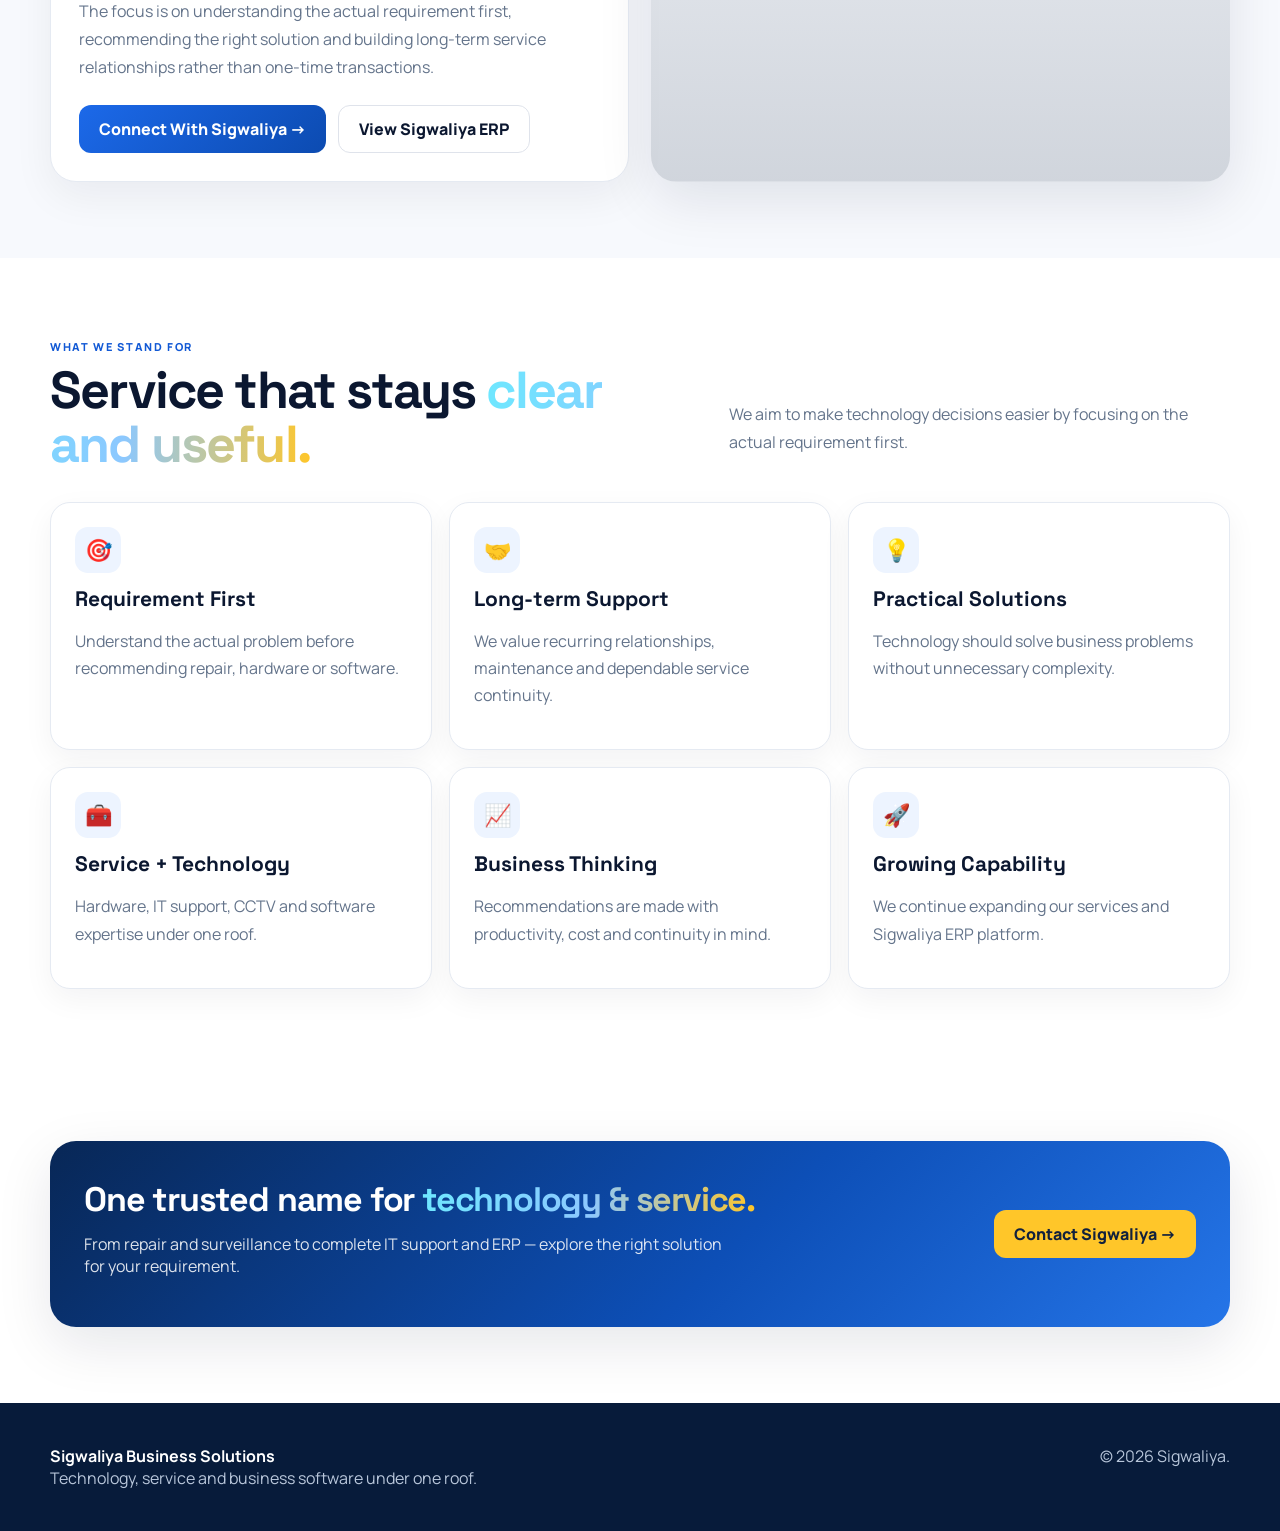
==== commit c32c1edd: "Add Jitendra Sigwaliya leadership section to About page" ====
--- a/about.html
+++ b/about.html
@@ -1 +1 @@
-<!doctype html><html lang="en"><head><meta charset="utf-8"><meta name="viewport" content="width=device-width,initial-scale=1"><title>About Sigwaliya Business Solutions</title><link rel="stylesheet" href="styles.css"></head><body><header class="nav"><div class="wrap navin"><a class="brand" href="index.html"><span>SIGWALIYA</span><br><small>BUSINESS SOLUTIONS</small></a><nav class="links"><a href="index.html">Home</a><a href="it-services.html">IT Services</a><a href="computer.html">Laptop & Desktop</a><a href="electronics.html">Electronics</a><a href="cctv.html">CCTV</a><a href="erp.html">Sigwaliya ERP</a><a class="active" href="about.html">About</a><a class="cta" href="contact.html">Get Support</a></nav><button class="menu" aria-label="Menu">☰</button></div></header><main><section class="hero service-hero" style="--hero:url('https://images.unsplash.com/photo-1521737711867-e3b97375f902?auto=format&fit=crop&w=1900&q=88')"><div class="wrap hero-inner"><div><span class="eyebrow">✦ About Sigwaliya</span><h1>Technology support with a <span class="grad">business mindset.</span></h1><p>We bring together repair expertise, IT services, surveillance solutions and business software under one practical technology brand.</p><div class="buttons"><a class="btn primary" href="contact.html">Work With Us →</a><a class="btn" href="erp.html">Explore Sigwaliya ERP</a></div></div></div></section><section class="section"><div class="wrap showcase"><div class="image-panel" style="--img:url('https://images.unsplash.com/photo-1521737711867-e3b97375f902?auto=format&fit=crop&w=1400&q=85')"></div><div class="panel"><span class="eyebrow">Who We Are</span><h2 style="margin:18px 0">Practical technology. <span class="grad">Real business value.</span></h2><p>Sigwaliya Business Solutions is focused on solving everyday technology requirements for individuals and businesses.</p><p>Whether the need is a single laptop repair, a CCTV project, office IT support or a complete ERP workflow, our goal is to provide one dependable point of contact with clear communication and practical recommendations.</p><a class="btn primary" href="contact.html">Discuss Your Requirement →</a></div></div></section><section class="section"><div class="wrap"><div class="section-head"><div><span class="eyebrow">What We Stand For</span><h2>Service that stays <span class="grad">clear and useful.</span></h2></div><p>We aim to make technology decisions easier by focusing on the actual requirement first.</p></div><div class="feature-grid"><div class="feature"><div class="iconbox">🎯</div><h3>Requirement First</h3><p>Understand the actual problem before recommending repair, hardware or software.</p></div><div class="feature"><div class="iconbox">🤝</div><h3>Long-term Support</h3><p>We value recurring relationships, maintenance and dependable service continuity.</p></div><div class="feature"><div class="iconbox">💡</div><h3>Practical Solutions</h3><p>Technology should solve business problems without unnecessary complexity.</p></div><div class="feature"><div class="iconbox">🧰</div><h3>Service + Technology</h3><p>Hardware, IT support, CCTV and software expertise under one roof.</p></div><div class="feature"><div class="iconbox">📈</div><h3>Business Thinking</h3><p>Recommendations are made with productivity, cost and continuity in mind.</p></div><div class="feature"><div class="iconbox">🚀</div><h3>Growing Capability</h3><p>We continue expanding our services and Sigwaliya ERP platform.</p></div></div></div></section><section class="section"><div class="wrap band"><h2>One trusted name for <span class="grad">technology & service.</span></h2><div class="buttons" style="margin:0"><a class="btn primary" href="contact.html">Contact Sigwaliya →</a></div></div></section></main><footer class="footer"><div class="wrap foot"><div><b style="color:#fff">Sigwaliya Business Solutions</b><br>Technology, service and business software under one roof.</div><div>© <span class="year"></span> Sigwaliya.</div></div></footer><script src="script.js"></script></body></html>+<!doctype html><html lang="en"><head><meta charset="utf-8"><meta name="viewport" content="width=device-width,initial-scale=1"><title>About Sigwaliya Business Solutions</title><meta name="description" content="Learn about Sigwaliya Business Solutions, led by Jitendra Sigwaliya, providing IT services, repair, CCTV and Sigwaliya ERP solutions."><link rel="stylesheet" href="styles.css"></head><body><header class="nav"><div class="wrap navin"><a class="brand" href="index.html"><span>SIGWALIYA</span><br><small>BUSINESS SOLUTIONS</small></a><nav class="links"><a href="index.html">Home</a><a href="it-services.html">IT Services</a><a href="computer.html">Laptop & Desktop</a><a href="electronics.html">Electronics</a><a href="cctv.html">CCTV</a><a href="erp.html">Sigwaliya ERP</a><a class="active" href="about.html">About</a><a class="cta" href="contact.html">Get Support</a></nav><button class="menu" aria-label="Menu">☰</button></div></header><main><section class="hero service-hero" style="--hero:url('https://images.unsplash.com/photo-1521737711867-e3b97375f902?auto=format&fit=crop&w=1900&q=88')"><div class="wrap hero-inner"><div><span class="eyebrow">✦ About Sigwaliya</span><h1>Technology support with a <span class="grad">business mindset.</span></h1><p>We bring together repair expertise, IT services, surveillance solutions and business software under one practical technology brand.</p><div class="buttons"><a class="btn primary" href="contact.html">Work With Us →</a><a class="btn" href="erp.html">Explore Sigwaliya ERP</a></div></div></div></section><section class="section"><div class="wrap showcase"><div class="image-panel" style="--img:url('https://images.unsplash.com/photo-1521737711867-e3b97375f902?auto=format&fit=crop&w=1400&q=85')"></div><div class="panel"><span class="eyebrow">Who We Are</span><h2 style="margin:18px 0">Practical technology. <span class="grad">Real business value.</span></h2><p>Sigwaliya Business Solutions is focused on solving everyday technology requirements for individuals and businesses.</p><p>Whether the need is a single laptop repair, a CCTV project, office IT support or a complete ERP workflow, our goal is to provide one dependable point of contact with clear communication and practical recommendations.</p><a class="btn primary" href="contact.html">Discuss Your Requirement →</a></div></div></section><section class="section alt"><div class="wrap showcase"><div class="panel"><span class="eyebrow">Leadership</span><h2 style="margin:18px 0">Jitendra <span class="grad">Sigwaliya</span></h2><p><b>Founder & Business Solutions Lead</b></p><p>Sigwaliya is being built around a simple idea: customers and businesses should be able to get dependable technology support, practical service and business software from one trusted point of contact.</p><p>The focus is on understanding the actual requirement first, recommending the right solution and building long-term service relationships rather than one-time transactions.</p><div class="buttons"><a class="btn primary" href="contact.html">Connect With Sigwaliya →</a><a class="btn" style="color:#0b1730;border-color:#dfe3eb" href="erp.html">View Sigwaliya ERP</a></div></div><div class="image-panel" style="--img:url('https://images.unsplash.com/photo-1551836022-d5d88e9218df?auto=format&fit=crop&w=1400&q=85')"></div></div></section><section class="section"><div class="wrap"><div class="section-head"><div><span class="eyebrow">What We Stand For</span><h2>Service that stays <span class="grad">clear and useful.</span></h2></div><p>We aim to make technology decisions easier by focusing on the actual requirement first.</p></div><div class="feature-grid"><div class="feature"><div class="iconbox">🎯</div><h3>Requirement First</h3><p>Understand the actual problem before recommending repair, hardware or software.</p></div><div class="feature"><div class="iconbox">🤝</div><h3>Long-term Support</h3><p>We value recurring relationships, maintenance and dependable service continuity.</p></div><div class="feature"><div class="iconbox">💡</div><h3>Practical Solutions</h3><p>Technology should solve business problems without unnecessary complexity.</p></div><div class="feature"><div class="iconbox">🧰</div><h3>Service + Technology</h3><p>Hardware, IT support, CCTV and software expertise under one roof.</p></div><div class="feature"><div class="iconbox">📈</div><h3>Business Thinking</h3><p>Recommendations are made with productivity, cost and continuity in mind.</p></div><div class="feature"><div class="iconbox">🚀</div><h3>Growing Capability</h3><p>We continue expanding our services and Sigwaliya ERP platform.</p></div></div></div></section><section class="section"><div class="wrap band"><div><h2>One trusted name for <span class="grad">technology & service.</span></h2><p>From repair and surveillance to complete IT support and ERP — explore the right solution for your requirement.</p></div><div class="buttons" style="margin:0"><a class="btn yellow" href="contact.html">Contact Sigwaliya →</a></div></div></section></main><footer class="footer"><div class="wrap foot"><div><b>Sigwaliya Business Solutions</b><br>Technology, service and business software under one roof.</div><div>© <span class="year"></span> Sigwaliya.</div></div></footer><script src="script.js"></script></body></html>
--- a/styles.css
+++ b/styles.css
@@ -1,5 +1,15 @@
 @import url('https://fonts.googleapis.com/css2?family=Manrope:wght@400;500;600;700;800&family=Space+Grotesk:wght@600;700&display=swap');
-:root{--bg:#f7f9ff;--ink:#111827;--muted:#667085;--line:#e6e9f2;--navy:#09142d;--blue:#2563eb;--cyan:#06b6d4;--purple:#7c3aed;--pink:#ec4899;--orange:#f97316;--green:#16a34a}
-*{box-sizing:border-box}html{scroll-behavior:smooth}body{margin:0;background:linear-gradient(180deg,#fff,#f7f9ff);color:var(--ink);font-family:Manrope,system-ui,sans-serif}a{text-decoration:none;color:inherit}img{display:block;max-width:100%}.wrap{width:min(1180px,calc(100% - 34px));margin:auto}.nav{position:sticky;top:0;z-index:90;background:rgba(255,255,255,.9);backdrop-filter:blur(18px);border-bottom:1px solid #edf0f6}.navin{min-height:76px;display:flex;align-items:center;justify-content:space-between;gap:18px}.brand{font:700 22px/1 Space Grotesk}.brand span{background:linear-gradient(90deg,#06b6d4,#2563eb,#7c3aed,#ec4899,#f97316);-webkit-background-clip:text;color:transparent}.brand small{font:700 9px Manrope;letter-spacing:.18em;color:#667085}.links{display:flex;align-items:center;gap:18px;font-size:13px;font-weight:800}.links a:hover{color:#4f46e5}.cta{color:#fff!important;padding:12px 17px;border-radius:14px;background:linear-gradient(90deg,#0ea5e9,#4f46e5,#9333ea,#db2777)}.menu{display:none;border:0;background:none;font-size:28px;color:#111827}.hero{padding:34px 0 26px}.hero-shell{position:relative;overflow:hidden;border-radius:34px;padding:48px;background:linear-gradient(135deg,#08142c 0%,#172554 34%,#4c1d95 68%,#0e7490 100%);color:#fff;box-shadow:0 28px 70px rgba(30,41,59,.18)}.hero-shell:before,.hero-shell:after{content:"";position:absolute;border-radius:999px;filter:blur(18px);opacity:.55}.hero-shell:before{width:260px;height:260px;background:#22d3ee;right:-70px;top:-90px}.hero-shell:after{width:230px;height:230px;background:#ec4899;left:37%;bottom:-110px}.hero-grid{position:relative;z-index:2;display:grid;grid-template-columns:1.08fr .92fr;gap:34px;align-items:center}.pill{display:inline-flex;align-items:center;gap:8px;border:1px solid rgba(255,255,255,.2);background:rgba(255,255,255,.1);padding:9px 13px;border-radius:999px;font-size:12px;font-weight:800}.hero h1{font:700 clamp(44px,6vw,74px)/.99 Space Grotesk;margin:18px 0;letter-spacing:-.04em}.hero h1 .accent{color:#67e8f9}.hero p{font-size:17px;line-height:1.75;color:rgba(255,255,255,.82);max-width:670px}.buttons{display:flex;flex-wrap:wrap;gap:12px;margin-top:24px}.btn{min-height:48px;padding:0 20px;border-radius:14px;display:inline-flex;align-items:center;justify-content:center;font-weight:800;border:1px solid rgba(255,255,255,.22);background:rgba(255,255,255,.08);color:#fff}.btn.white{background:#fff;color:#111827;border-color:#fff}.btn.primary{border:0;background:linear-gradient(90deg,#0ea5e9,#4f46e5,#9333ea)}.btn.green{border:0;background:#16a34a}.badge-row{display:flex;flex-wrap:wrap;gap:9px;margin-top:20px}.badge{font-size:12px;font-weight:700;padding:8px 11px;border-radius:999px;background:rgba(255,255,255,.09);border:1px solid rgba(255,255,255,.16)}.hero-collage{display:grid;grid-template-columns:1fr 1fr;gap:13px}.photo-card{border-radius:22px;padding:8px;background:rgba(255,255,255,.10);border:1px solid rgba(255,255,255,.17);backdrop-filter:blur(12px);overflow:hidden}.photo-card img{width:100%;aspect-ratio:1/1;object-fit:cover;border-radius:16px}.photo-card .cap{font-weight:800;padding:12px 8px 7px;font-size:14px}.trust{padding:18px 0 0}.trustbar{display:grid;grid-template-columns:repeat(4,1fr);gap:12px}.trustitem{padding:18px;border-radius:18px;background:#fff;border:1px solid var(--line);box-shadow:0 10px 28px rgba(15,23,42,.05)}.trustitem b{display:block;font-size:16px}.trustitem span{display:block;color:var(--muted);font-size:12px;margin-top:5px}.section{padding:76px 0}.section-head{display:flex;align-items:end;justify-content:space-between;gap:34px;margin-bottom:28px}.eyebrow{display:inline-block;font-size:11px;text-transform:uppercase;letter-spacing:.15em;font-weight:800;color:#6b7280}.section h2{font:700 clamp(34px,5vw,52px)/1.05 Space Grotesk;margin:6px 0 0;letter-spacing:-.03em}.section-head p{max-width:520px;color:var(--muted);line-height:1.7}.gradtext{background:linear-gradient(90deg,#06b6d4,#2563eb,#7c3aed,#ec4899,#f97316);-webkit-background-clip:text;color:transparent}.cards4{display:grid;grid-template-columns:repeat(4,1fr);gap:16px}.service-card{overflow:hidden;border-radius:24px;background:#fff;border:1px solid var(--line);box-shadow:0 14px 35px rgba(15,23,42,.06);transition:.22s}.service-card:hover{transform:translateY(-4px);box-shadow:0 18px 45px rgba(15,23,42,.12)}.service-top{min-height:112px;padding:24px;color:#fff;display:flex;align-items:flex-end;font-size:34px}.g1{background:linear-gradient(135deg,#2563eb,#7c3aed)}.g2{background:linear-gradient(135deg,#0891b2,#2563eb)}.g3{background:linear-gradient(135deg,#f97316,#ec4899)}.g4{background:linear-gradient(135deg,#16a34a,#0891b2)}.service-body{padding:20px}.service-body h3{font:700 21px Space Grotesk;margin:0 0 8px}.service-body p{color:var(--muted);line-height:1.65;font-size:14px;margin:0 0 16px}.linkline{font-size:13px;font-weight:800}.showcase{display:grid;grid-template-columns:1fr 1fr;gap:20px;align-items:stretch}.show-card{border-radius:28px;border:1px solid var(--line);background:#fff;padding:24px;overflow:hidden;box-shadow:0 15px 42px rgba(15,23,42,.06)}.show-card h3{font:700 30px/1.08 Space Grotesk;margin:8px 0 12px}.show-card p{color:var(--muted);line-height:1.75}.show-card img{width:100%;aspect-ratio:16/10;object-fit:cover;border-radius:20px;margin-top:20px}.erp-block{border-radius:28px;padding:32px;background:linear-gradient(135deg,#111827,#1e3a8a 42%,#7e22ce);color:#fff;position:relative;overflow:hidden}.erp-block:after{content:"";position:absolute;width:240px;height:240px;border-radius:50%;background:#22d3ee;filter:blur(80px);opacity:.18;right:-80px;top:-80px}.erp-block h3{font:700 36px/1.06 Space Grotesk;margin:8px 0 12px;position:relative;z-index:2}.erp-block p{color:rgba(255,255,255,.8);line-height:1.75;position:relative;z-index:2}.erp-mini{position:relative;z-index:2;display:grid;grid-template-columns:1fr 1fr;gap:12px;margin-top:22px}.mini{padding:17px;border-radius:16px;border:1px solid rgba(255,255,255,.16);background:rgba(255,255,255,.09);font-weight:800}.mini span{display:block;font-size:22px;margin-bottom:6px}.band{border-radius:28px;padding:34px;background:linear-gradient(90deg,#0ea5e9,#6366f1,#a855f7,#ec4899);color:#fff;display:flex;justify-content:space-between;gap:24px;align-items:center}.band h2{font-size:34px;max-width:760px}.band p{color:rgba(255,255,255,.86);max-width:650px}.footer{padding:38px 0;color:var(--muted);border-top:1px solid var(--line)}.foot{display:flex;justify-content:space-between;gap:22px;flex-wrap:wrap}.floating{position:fixed;right:16px;bottom:16px;display:flex;flex-direction:column;gap:10px;z-index:60}.float{width:54px;height:54px;border-radius:50%;display:grid;place-items:center;color:#fff;font-size:23px;box-shadow:0 12px 30px rgba(15,23,42,.25)}.wa{background:#16a34a}.call{background:#2563eb}.service-hero{padding:44px 0}.service-hero .hero-shell{min-height:500px;display:grid;align-items:center}.feature-grid{display:grid;grid-template-columns:repeat(3,1fr);gap:16px}.feature,.info-box,.form,.contact-card{background:#fff;border:1px solid var(--line);border-radius:22px;padding:23px;box-shadow:0 10px 30px rgba(15,23,42,.05)}.feature h3,.info-box h3{font:700 21px Space Grotesk;margin:10px 0}.feature p,.info-box p{color:var(--muted);line-height:1.7}.split,.contactbox{display:grid;grid-template-columns:1fr 1fr;gap:20px}label{font-size:13px;font-weight:800}input,textarea,select{width:100%;padding:14px;border:1px solid #dfe3eb;border-radius:13px;margin:7px 0 14px;font:inherit;background:#fff;color:#111827}textarea{min-height:130px}.contact-cards{display:grid;gap:14px}.contact-card small{color:var(--muted)}
-@media(max-width:980px){.links{display:none}.menu{display:block}.links.open{display:flex;position:absolute;left:17px;right:17px;top:82px;flex-direction:column;align-items:stretch;padding:18px;background:#fff;border:1px solid var(--line);border-radius:18px;box-shadow:0 20px 40px rgba(15,23,42,.12)}.hero-grid,.showcase,.split,.contactbox{grid-template-columns:1fr}.cards4{grid-template-columns:1fr 1fr}.trustbar{grid-template-columns:1fr 1fr}.feature-grid{grid-template-columns:1fr 1fr}.section-head,.band{align-items:flex-start;flex-direction:column}}
-@media(max-width:620px){.wrap{width:min(100% - 22px,1180px)}.hero{padding-top:20px}.hero-shell{padding:25px;border-radius:26px}.hero h1{font-size:42px}.hero p{font-size:15px}.hero-collage{gap:9px}.photo-card{padding:6px}.photo-card .cap{font-size:11px;padding:9px 5px 5px}.trustbar,.cards4,.feature-grid,.erp-mini{grid-template-columns:1fr}.section{padding:58px 0}.section-head{align-items:flex-start;flex-direction:column}.show-card,.erp-block,.band{padding:24px}.band h2{font-size:30px}.floating{right:11px;bottom:11px}.float{width:50px;height:50px}}+:root{--bg:#f6f8fc;--ink:#0b1730;--muted:#64748b;--line:#e5eaf2;--navy:#071b3a;--navy2:#0d2b5c;--blue:#1259d5;--blue2:#2376ff;--yellow:#ffc629;--cyan:#24c8ff;--purple:#7c3aed;--pink:#db2777;--green:#16a34a;--shadow:0 18px 55px rgba(8,24,48,.10)}
+*{box-sizing:border-box}html{scroll-behavior:smooth}body{margin:0;background:#fff;color:var(--ink);font-family:Manrope,system-ui,sans-serif;-webkit-font-smoothing:antialiased}a{text-decoration:none;color:inherit}img{display:block;max-width:100%}.wrap{width:min(1180px,calc(100% - 34px));margin:auto}.nav{position:sticky;top:0;z-index:100;background:rgba(255,255,255,.96);backdrop-filter:blur(16px);border-bottom:1px solid #edf1f6}.navin{min-height:78px;display:flex;align-items:center;justify-content:space-between;gap:18px}.brand{font:700 22px/1 Space Grotesk;color:var(--navy)}.brand span{color:var(--blue)}.brand small{font:800 9px Manrope;letter-spacing:.20em;color:#7b8799}.links{display:flex;align-items:center;gap:18px;font-size:13px;font-weight:800}.links a{position:relative}.links a:not(.cta):after{content:"";position:absolute;left:0;right:100%;bottom:-10px;height:2px;background:var(--blue);transition:.2s}.links a:hover:not(.cta):after,.links a.active:not(.cta):after{right:0}.links a.active{color:var(--blue)}.cta{color:#fff!important;padding:12px 18px;border-radius:12px;background:linear-gradient(135deg,var(--blue),#0f3e9a);box-shadow:0 10px 25px rgba(18,89,213,.22)}.menu{display:none;border:0;background:none;font-size:28px;color:var(--navy)}
+.hero{padding:24px 0 28px}.hero-shell{position:relative;overflow:hidden;border-radius:28px;padding:52px;background:radial-gradient(circle at 80% 10%,rgba(36,200,255,.25),transparent 28%),linear-gradient(135deg,#061932,#0b2b60 56%,#113d84);color:#fff;box-shadow:0 30px 70px rgba(6,25,50,.22)}.hero-grid{position:relative;z-index:2;display:grid;grid-template-columns:1.05fr .95fr;gap:38px;align-items:center}.pill{display:inline-flex;align-items:center;gap:8px;border:1px solid rgba(255,255,255,.2);background:rgba(255,255,255,.09);padding:9px 13px;border-radius:999px;font-size:12px;font-weight:800}.hero h1{font:700 clamp(44px,6vw,74px)/.98 Space Grotesk;margin:18px 0;letter-spacing:-.045em}.hero h1 .accent,.grad{background:linear-gradient(90deg,#6ee7ff,#8cc8ff,#ffc629);-webkit-background-clip:text;color:transparent}.hero p{font-size:17px;line-height:1.75;color:rgba(255,255,255,.83);max-width:680px}.buttons{display:flex;flex-wrap:wrap;gap:12px;margin-top:24px}.btn{min-height:48px;padding:0 20px;border-radius:12px;display:inline-flex;align-items:center;justify-content:center;font-weight:800;border:1px solid rgba(255,255,255,.24);background:rgba(255,255,255,.08);color:#fff;transition:.2s}.btn:hover{transform:translateY(-2px)}.btn.white{background:#fff;color:var(--navy);border-color:#fff}.btn.primary{border:0;background:linear-gradient(135deg,#1c69e9,#0c4bb1)}.btn.yellow{border:0;background:var(--yellow);color:#12213d}.btn.green,.btn.whatsapp{border:0;background:#16a34a}.badge-row{display:flex;flex-wrap:wrap;gap:9px;margin-top:22px}.badge{font-size:12px;font-weight:700;padding:8px 11px;border-radius:999px;background:rgba(255,255,255,.09);border:1px solid rgba(255,255,255,.16)}.hero-collage{display:grid;grid-template-columns:1fr 1fr;gap:14px;transform:rotate(-1deg)}.photo-card{border-radius:22px;padding:8px;background:rgba(255,255,255,.10);border:1px solid rgba(255,255,255,.17);backdrop-filter:blur(12px);overflow:hidden;box-shadow:0 16px 30px rgba(0,0,0,.15)}.photo-card:nth-child(2){margin-top:46px}.photo-card img{width:100%;aspect-ratio:1/1.02;object-fit:cover;border-radius:16px}.photo-card .cap{font-weight:800;padding:12px 8px 7px;font-size:14px}
+.trust{padding:0}.trustbar{margin-top:-8px;position:relative;z-index:4;display:grid;grid-template-columns:repeat(4,1fr);gap:0;background:#fff;border-radius:20px;border:1px solid var(--line);box-shadow:var(--shadow);overflow:hidden}.trustitem{padding:20px 22px;border-right:1px solid var(--line)}.trustitem:last-child{border-right:0}.trustitem b{display:block;font-size:15px}.trustitem span{display:block;color:var(--muted);font-size:12px;margin-top:5px}
+.section{padding:76px 0}.section.alt{background:#f7f9fd}.section-head{display:flex;align-items:end;justify-content:space-between;gap:34px;margin-bottom:30px}.eyebrow{display:inline-block;font-size:11px;text-transform:uppercase;letter-spacing:.15em;font-weight:800;color:var(--blue)}.section h2{font:700 clamp(34px,5vw,52px)/1.05 Space Grotesk;margin:7px 0 0;letter-spacing:-.035em}.section-head p{max-width:520px;color:var(--muted);line-height:1.75}.gradtext{background:linear-gradient(90deg,var(--blue),var(--cyan),var(--purple));-webkit-background-clip:text;color:transparent}.cards4{display:grid;grid-template-columns:repeat(4,1fr);gap:18px}.service-card{overflow:hidden;border-radius:22px;background:#fff;border:1px solid var(--line);box-shadow:0 14px 38px rgba(15,23,42,.07);transition:.24s}.service-card:hover{transform:translateY(-7px);box-shadow:0 24px 52px rgba(15,23,42,.14)}.service-top{min-height:160px;padding:0;position:relative;overflow:hidden}.service-top img{width:100%;height:160px;object-fit:cover;transition:.35s}.service-card:hover .service-top img{transform:scale(1.05)}.service-top:after{content:"";position:absolute;inset:0;background:linear-gradient(180deg,transparent,rgba(5,24,52,.22))}.service-body{padding:20px}.service-body h3{font:700 21px Space Grotesk;margin:0 0 8px}.service-body p{color:var(--muted);line-height:1.65;font-size:14px;margin:0 0 16px}.linkline{font-size:13px;font-weight:800;color:var(--blue)}
+.showcase{display:grid;grid-template-columns:1fr 1fr;gap:22px;align-items:stretch}.show-card,.panel{border-radius:26px;border:1px solid var(--line);background:#fff;padding:28px;overflow:hidden;box-shadow:0 15px 42px rgba(15,23,42,.06)}.show-card h3,.panel h2{font:700 30px/1.08 Space Grotesk;margin:8px 0 12px}.show-card p,.panel p,.panel li{color:var(--muted);line-height:1.75}.show-card img{width:100%;aspect-ratio:16/10;object-fit:cover;border-radius:18px;margin-top:20px}.panel ul{padding-left:21px}.image-panel{min-height:430px;border-radius:26px;background-image:linear-gradient(180deg,rgba(6,25,50,.03),rgba(6,25,50,.16)),var(--img);background-size:cover;background-position:center;box-shadow:var(--shadow)}
+.erp-block,.erp-strip{border-radius:28px;padding:34px;background:radial-gradient(circle at 90% 0,rgba(36,200,255,.26),transparent 30%),linear-gradient(135deg,#061932,#123b81 58%,#3b1d7c);color:#fff;position:relative;overflow:hidden}.erp-block h3{font:700 38px/1.06 Space Grotesk;margin:10px 0 12px}.erp-block p,.erp-strip p{color:rgba(255,255,255,.80);line-height:1.75}.erp-mini,.erp-cards{display:grid;grid-template-columns:repeat(2,1fr);gap:12px;margin-top:22px}.mini{padding:17px;border-radius:16px;border:1px solid rgba(255,255,255,.16);background:rgba(255,255,255,.09);font-weight:800}.mini span,.mini b{display:block}.mini span{font-size:22px;margin-bottom:6px}.erp-strip{display:grid;grid-template-columns:1fr 1fr;gap:28px;align-items:center}.erp-cards{grid-template-columns:repeat(3,1fr)}
+.band{border-radius:26px;padding:34px;background:linear-gradient(135deg,#082756,#0d4fb7 58%,#2575e8);color:#fff;display:flex;justify-content:space-between;gap:24px;align-items:center;box-shadow:var(--shadow)}.band h2{font-size:34px;max-width:760px}.band p{color:rgba(255,255,255,.86);max-width:650px}
+.service-hero{padding:0;background-image:linear-gradient(90deg,rgba(4,19,43,.94),rgba(6,28,62,.78),rgba(6,28,62,.18)),var(--hero);background-size:cover;background-position:center;min-height:560px;display:grid;align-items:center;color:#fff}.hero-inner{padding:90px 0}.hero-inner>div{max-width:760px}.service-hero h1{font:700 clamp(46px,6vw,76px)/.98 Space Grotesk;margin:16px 0;letter-spacing:-.045em}.service-hero p{font-size:18px;line-height:1.8;color:rgba(255,255,255,.86)}
+.feature-grid{display:grid;grid-template-columns:repeat(3,1fr);gap:17px}.feature,.info-box,.form,.contact-card{background:#fff;border:1px solid var(--line);border-radius:20px;padding:24px;box-shadow:0 10px 30px rgba(15,23,42,.05)}.feature{transition:.22s}.feature:hover{transform:translateY(-4px);box-shadow:0 18px 40px rgba(15,23,42,.10)}.iconbox{width:46px;height:46px;border-radius:13px;display:grid;place-items:center;background:#edf4ff;font-size:22px}.feature h3,.info-box h3{font:700 21px Space Grotesk;margin:12px 0 8px}.feature p,.info-box p{color:var(--muted);line-height:1.7}.split,.contactbox{display:grid;grid-template-columns:1fr 1fr;gap:22px}.contact-cards{display:grid;gap:14px}label{font-size:13px;font-weight:800}input,textarea,select{width:100%;padding:14px;border:1px solid #dfe3eb;border-radius:12px;margin:7px 0 14px;font:inherit;background:#fff;color:#111827}input:focus,textarea:focus,select:focus{outline:2px solid rgba(18,89,213,.18);border-color:var(--blue)}textarea{min-height:140px}.contact-card small{color:var(--muted)}
+.gallery-grid{display:grid;grid-template-columns:repeat(3,1fr);gap:16px}.gallery-grid img{width:100%;aspect-ratio:4/3;object-fit:cover;border-radius:18px;box-shadow:0 10px 28px rgba(8,24,48,.10)}.statbar{display:grid;grid-template-columns:repeat(4,1fr);background:var(--navy);border-radius:20px;color:#fff;overflow:hidden}.stat{padding:24px;text-align:center;border-right:1px solid rgba(255,255,255,.12)}.stat:last-child{border-right:0}.stat b{font:700 28px Space Grotesk;display:block}.stat span{font-size:12px;color:#bfd0eb}.page-links{display:grid;grid-template-columns:repeat(4,1fr);gap:14px}.page-link{padding:19px;border:1px solid var(--line);border-radius:16px;background:#fff;font-weight:800;color:var(--blue);box-shadow:0 8px 24px rgba(8,24,48,.05)}
+.footer{padding:42px 0;background:#071b3a;color:#b8c6da;border-top:0}.foot{display:flex;justify-content:space-between;gap:22px;flex-wrap:wrap}.footer b{color:#fff}.floating{position:fixed;right:16px;bottom:16px;display:flex;flex-direction:column;gap:10px;z-index:70}.float{width:54px;height:54px;border-radius:50%;display:grid;place-items:center;color:#fff;font-size:23px;box-shadow:0 12px 30px rgba(15,23,42,.25)}.wa{background:#16a34a}.call{background:var(--blue)}
+@media(max-width:980px){.links{display:none}.menu{display:block}.links.open{display:flex;position:absolute;left:17px;right:17px;top:82px;flex-direction:column;align-items:stretch;padding:18px;background:#fff;border:1px solid var(--line);border-radius:18px;box-shadow:0 20px 40px rgba(15,23,42,.12)}.hero-grid,.showcase,.split,.contactbox,.erp-strip{grid-template-columns:1fr}.cards4,.page-links{grid-template-columns:1fr 1fr}.trustbar,.statbar{grid-template-columns:1fr 1fr}.feature-grid,.gallery-grid{grid-template-columns:1fr 1fr}.section-head,.band{align-items:flex-start;flex-direction:column}}
+@media(max-width:620px){.wrap{width:min(100% - 22px,1180px)}.hero{padding-top:14px}.hero-shell{padding:26px;border-radius:22px}.hero h1{font-size:42px}.hero p{font-size:15px}.hero-collage{gap:9px}.photo-card:nth-child(2){margin-top:24px}.photo-card .cap{font-size:11px;padding:9px 5px 5px}.trustbar,.cards4,.feature-grid,.erp-mini,.erp-cards,.gallery-grid,.statbar,.page-links{grid-template-columns:1fr}.trustitem,.stat{border-right:0;border-bottom:1px solid var(--line)}.section{padding:58px 0}.section-head{align-items:flex-start;flex-direction:column}.show-card,.erp-block,.band,.panel{padding:24px}.band h2{font-size:30px}.service-hero{min-height:500px}.hero-inner{padding:72px 0}.service-hero h1{font-size:44px}.floating{right:11px;bottom:11px}.float{width:50px;height:50px}}
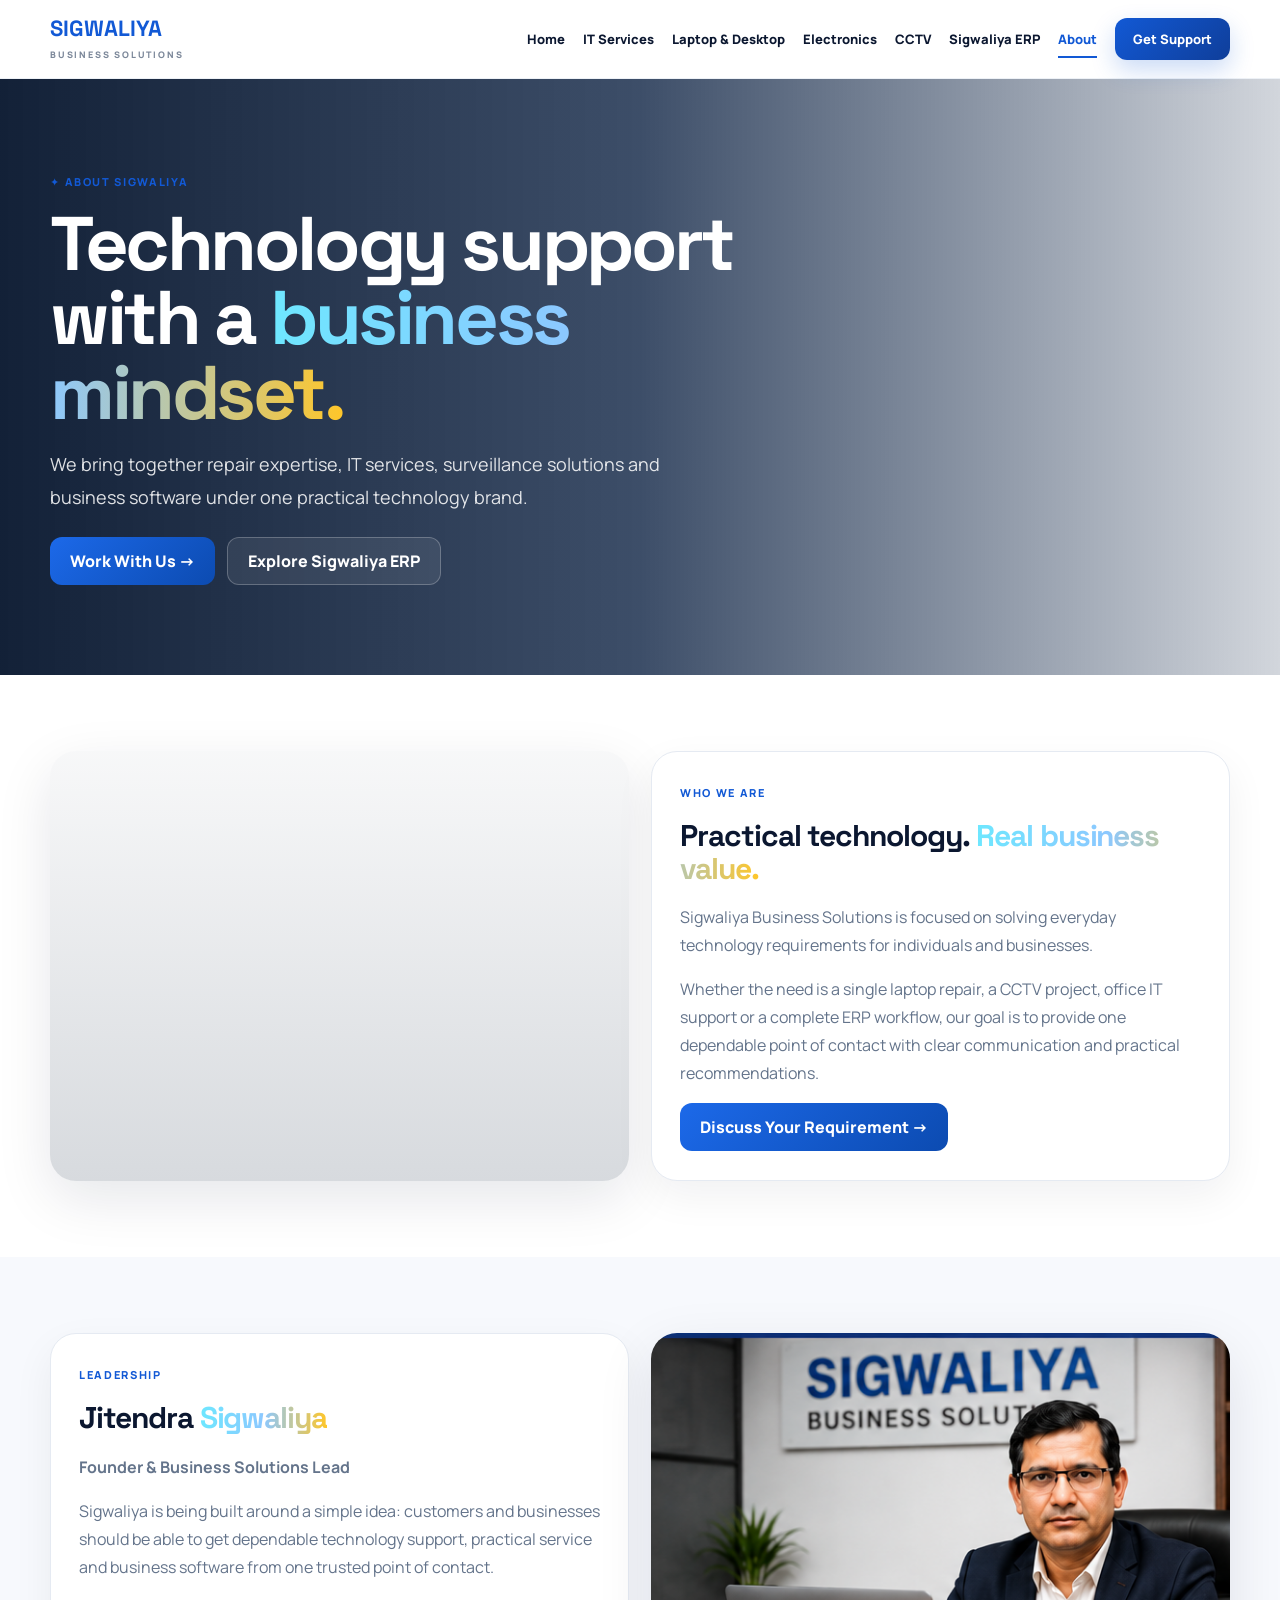
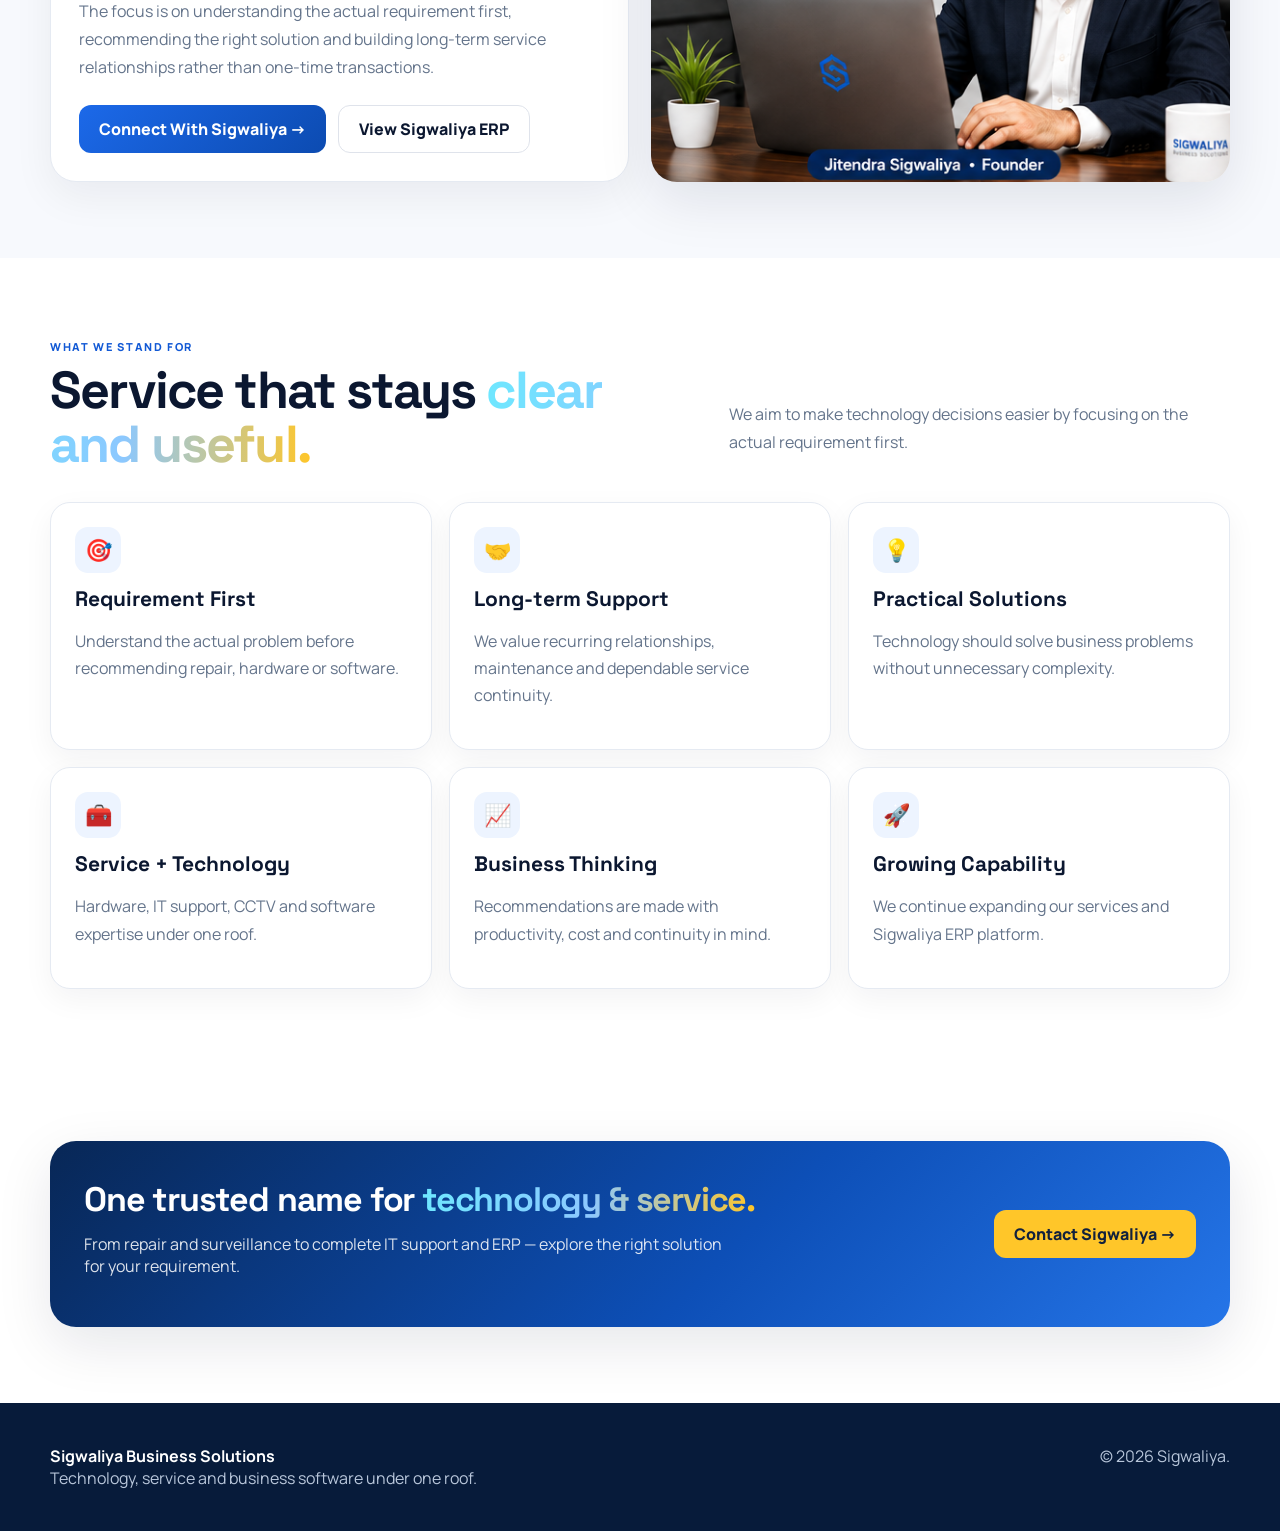
==== commit 870e0176: "Use high-resolution founder image on About page" ====
--- a/about.html
+++ b/about.html
@@ -1 +1 @@
-<!doctype html><html lang="en"><head><meta charset="utf-8"><meta name="viewport" content="width=device-width,initial-scale=1"><title>About Sigwaliya Business Solutions</title><meta name="description" content="Learn about Sigwaliya Business Solutions, led by Jitendra Sigwaliya, providing IT services, repair, CCTV and Sigwaliya ERP solutions."><link rel="stylesheet" href="styles.css"></head><body><header class="nav"><div class="wrap navin"><a class="brand" href="index.html"><span>SIGWALIYA</span><br><small>BUSINESS SOLUTIONS</small></a><nav class="links"><a href="index.html">Home</a><a href="it-services.html">IT Services</a><a href="computer.html">Laptop & Desktop</a><a href="electronics.html">Electronics</a><a href="cctv.html">CCTV</a><a href="erp.html">Sigwaliya ERP</a><a class="active" href="about.html">About</a><a class="cta" href="contact.html">Get Support</a></nav><button class="menu" aria-label="Menu">☰</button></div></header><main><section class="hero service-hero" style="--hero:url('https://images.unsplash.com/photo-1521737711867-e3b97375f902?auto=format&fit=crop&w=1900&q=88')"><div class="wrap hero-inner"><div><span class="eyebrow">✦ About Sigwaliya</span><h1>Technology support with a <span class="grad">business mindset.</span></h1><p>We bring together repair expertise, IT services, surveillance solutions and business software under one practical technology brand.</p><div class="buttons"><a class="btn primary" href="contact.html">Work With Us →</a><a class="btn" href="erp.html">Explore Sigwaliya ERP</a></div></div></div></section><section class="section"><div class="wrap showcase"><div class="image-panel" style="--img:url('https://images.unsplash.com/photo-1521737711867-e3b97375f902?auto=format&fit=crop&w=1400&q=85')"></div><div class="panel"><span class="eyebrow">Who We Are</span><h2 style="margin:18px 0">Practical technology. <span class="grad">Real business value.</span></h2><p>Sigwaliya Business Solutions is focused on solving everyday technology requirements for individuals and businesses.</p><p>Whether the need is a single laptop repair, a CCTV project, office IT support or a complete ERP workflow, our goal is to provide one dependable point of contact with clear communication and practical recommendations.</p><a class="btn primary" href="contact.html">Discuss Your Requirement →</a></div></div></section><section class="section alt"><div class="wrap showcase"><div class="panel"><span class="eyebrow">Leadership</span><h2 style="margin:18px 0">Jitendra <span class="grad">Sigwaliya</span></h2><p><b>Founder & Business Solutions Lead</b></p><p>Sigwaliya is being built around a simple idea: customers and businesses should be able to get dependable technology support, practical service and business software from one trusted point of contact.</p><p>The focus is on understanding the actual requirement first, recommending the right solution and building long-term service relationships rather than one-time transactions.</p><div class="buttons"><a class="btn primary" href="contact.html">Connect With Sigwaliya →</a><a class="btn" style="color:#0b1730;border-color:#dfe3eb" href="erp.html">View Sigwaliya ERP</a></div></div><div class="image-panel" style="--img:url('https://images.unsplash.com/photo-1551836022-d5d88e9218df?auto=format&fit=crop&w=1400&q=85')"></div></div></section><section class="section"><div class="wrap"><div class="section-head"><div><span class="eyebrow">What We Stand For</span><h2>Service that stays <span class="grad">clear and useful.</span></h2></div><p>We aim to make technology decisions easier by focusing on the actual requirement first.</p></div><div class="feature-grid"><div class="feature"><div class="iconbox">🎯</div><h3>Requirement First</h3><p>Understand the actual problem before recommending repair, hardware or software.</p></div><div class="feature"><div class="iconbox">🤝</div><h3>Long-term Support</h3><p>We value recurring relationships, maintenance and dependable service continuity.</p></div><div class="feature"><div class="iconbox">💡</div><h3>Practical Solutions</h3><p>Technology should solve business problems without unnecessary complexity.</p></div><div class="feature"><div class="iconbox">🧰</div><h3>Service + Technology</h3><p>Hardware, IT support, CCTV and software expertise under one roof.</p></div><div class="feature"><div class="iconbox">📈</div><h3>Business Thinking</h3><p>Recommendations are made with productivity, cost and continuity in mind.</p></div><div class="feature"><div class="iconbox">🚀</div><h3>Growing Capability</h3><p>We continue expanding our services and Sigwaliya ERP platform.</p></div></div></div></section><section class="section"><div class="wrap band"><div><h2>One trusted name for <span class="grad">technology & service.</span></h2><p>From repair and surveillance to complete IT support and ERP — explore the right solution for your requirement.</p></div><div class="buttons" style="margin:0"><a class="btn yellow" href="contact.html">Contact Sigwaliya →</a></div></div></section></main><footer class="footer"><div class="wrap foot"><div><b>Sigwaliya Business Solutions</b><br>Technology, service and business software under one roof.</div><div>© <span class="year"></span> Sigwaliya.</div></div></footer><script src="script.js"></script></body></html>+<!doctype html><html lang="en"><head><meta charset="utf-8"><meta name="viewport" content="width=device-width,initial-scale=1"><title>About Sigwaliya Business Solutions</title><meta name="description" content="Learn about Sigwaliya Business Solutions, led by Jitendra Sigwaliya, providing IT services, repair, CCTV and Sigwaliya ERP solutions."><link rel="stylesheet" href="styles.css"><link rel="stylesheet" href="enhancements.css"></head><body><header class="nav"><div class="wrap navin"><a class="brand" href="index.html"><span>SIGWALIYA</span><br><small>BUSINESS SOLUTIONS</small></a><nav class="links"><a href="index.html">Home</a><a href="it-services.html">IT Services</a><a href="computer.html">Laptop & Desktop</a><a href="electronics.html">Electronics</a><a href="cctv.html">CCTV</a><a href="erp.html">Sigwaliya ERP</a><a class="active" href="about.html">About</a><a class="cta" href="contact.html">Get Support</a></nav><button class="menu" aria-label="Menu">☰</button></div></header><main><section class="hero service-hero" style="--hero:url('https://images.unsplash.com/photo-1521737711867-e3b97375f902?auto=format&fit=crop&w=1900&q=88')"><div class="wrap hero-inner"><div><span class="eyebrow">✦ About Sigwaliya</span><h1>Technology support with a <span class="grad">business mindset.</span></h1><p>We bring together repair expertise, IT services, surveillance solutions and business software under one practical technology brand.</p><div class="buttons"><a class="btn primary" href="contact.html">Work With Us →</a><a class="btn" href="erp.html">Explore Sigwaliya ERP</a></div></div></div></section><section class="section"><div class="wrap showcase"><div class="image-panel" style="--img:url('https://images.unsplash.com/photo-1521737711867-e3b97375f902?auto=format&fit=crop&w=1400&q=85')"></div><div class="panel"><span class="eyebrow">Who We Are</span><h2 style="margin:18px 0">Practical technology. <span class="grad">Real business value.</span></h2><p>Sigwaliya Business Solutions is focused on solving everyday technology requirements for individuals and businesses.</p><p>Whether the need is a single laptop repair, a CCTV project, office IT support or a complete ERP workflow, our goal is to provide one dependable point of contact with clear communication and practical recommendations.</p><a class="btn primary" href="contact.html">Discuss Your Requirement →</a></div></div></section><section class="section alt"><div class="wrap showcase"><div class="panel"><span class="eyebrow">Leadership</span><h2 style="margin:18px 0">Jitendra <span class="grad">Sigwaliya</span></h2><p><b>Founder & Business Solutions Lead</b></p><p>Sigwaliya is being built around a simple idea: customers and businesses should be able to get dependable technology support, practical service and business software from one trusted point of contact.</p><p>The focus is on understanding the actual requirement first, recommending the right solution and building long-term service relationships rather than one-time transactions.</p><div class="buttons"><a class="btn primary" href="contact.html">Connect With Sigwaliya →</a><a class="btn" style="color:#0b1730;border-color:#dfe3eb" href="erp.html">View Sigwaliya ERP</a></div></div><div class="image-panel" style="--img:url('https://images.unsplash.com/photo-1551836022-d5d88e9218df?auto=format&fit=crop&w=1400&q=85')"></div></div></section><section class="section"><div class="wrap"><div class="section-head"><div><span class="eyebrow">What We Stand For</span><h2>Service that stays <span class="grad">clear and useful.</span></h2></div><p>We aim to make technology decisions easier by focusing on the actual requirement first.</p></div><div class="feature-grid"><div class="feature"><div class="iconbox">🎯</div><h3>Requirement First</h3><p>Understand the actual problem before recommending repair, hardware or software.</p></div><div class="feature"><div class="iconbox">🤝</div><h3>Long-term Support</h3><p>We value recurring relationships, maintenance and dependable service continuity.</p></div><div class="feature"><div class="iconbox">💡</div><h3>Practical Solutions</h3><p>Technology should solve business problems without unnecessary complexity.</p></div><div class="feature"><div class="iconbox">🧰</div><h3>Service + Technology</h3><p>Hardware, IT support, CCTV and software expertise under one roof.</p></div><div class="feature"><div class="iconbox">📈</div><h3>Business Thinking</h3><p>Recommendations are made with productivity, cost and continuity in mind.</p></div><div class="feature"><div class="iconbox">🚀</div><h3>Growing Capability</h3><p>We continue expanding our services and Sigwaliya ERP platform.</p></div></div></div></section><section class="section"><div class="wrap band"><div><h2>One trusted name for <span class="grad">technology & service.</span></h2><p>From repair and surveillance to complete IT support and ERP — explore the right solution for your requirement.</p></div><div class="buttons" style="margin:0"><a class="btn yellow" href="contact.html">Contact Sigwaliya →</a></div></div></section></main><footer class="footer"><div class="wrap foot"><div><b>Sigwaliya Business Solutions</b><br>Technology, service and business software under one roof.</div><div>© <span class="year"></span> Sigwaliya.</div></div></footer><script src="script.js"></script></body></html>
--- a/enhancements.css
+++ b/enhancements.css
@@ -0,0 +1 @@
+.process-grid{display:grid;grid-template-columns:repeat(4,1fr);gap:16px}.process-card{position:relative;padding:26px;border:1px solid var(--line);border-radius:22px;background:#fff;box-shadow:0 12px 32px rgba(15,23,42,.06)}.process-no{width:42px;height:42px;border-radius:50%;display:grid;place-items:center;background:linear-gradient(135deg,#1259d5,#24c8ff);color:#fff;font-weight:800;margin-bottom:16px}.process-card h3{font:700 20px Space Grotesk;margin:0 0 8px}.process-card p{margin:0;color:var(--muted);line-height:1.7;font-size:14px}.faq-grid{display:grid;grid-template-columns:1fr 1fr;gap:14px}.faq-item{border:1px solid var(--line);border-radius:18px;background:#fff;padding:20px 22px;box-shadow:0 8px 24px rgba(15,23,42,.04)}.faq-item h3{font:700 18px Space Grotesk;margin:0 0 8px}.faq-item p{margin:0;color:var(--muted);line-height:1.7}.visual-strip{display:grid;grid-template-columns:1.2fr .8fr;gap:18px}.visual-card{position:relative;min-height:320px;border-radius:26px;overflow:hidden;background:#0b1730;color:#fff;box-shadow:var(--shadow)}.visual-card img{width:100%;height:100%;object-fit:cover;position:absolute;inset:0}.visual-card:after{content:"";position:absolute;inset:0;background:linear-gradient(180deg,transparent 20%,rgba(4,19,43,.86))}.visual-copy{position:absolute;left:26px;right:26px;bottom:24px;z-index:2}.visual-copy h3{font:700 28px Space Grotesk;margin:5px 0}.visual-copy p{margin:0;color:rgba(255,255,255,.82);line-height:1.6}.proof-grid{display:grid;grid-template-columns:repeat(3,1fr);gap:16px}.proof{padding:22px;border-radius:20px;background:linear-gradient(145deg,#f7fbff,#eef4ff);border:1px solid #dce8f8}.proof b{display:block;font:700 19px Space Grotesk;margin-bottom:7px}.proof span{color:var(--muted);line-height:1.6;font-size:14px}.hero-collage{background-image:url('assets/founder-hero-hq.png');background-repeat:no-repeat;background-size:auto 218%;background-position:66% 15%;min-height:520px;border-radius:28px;overflow:hidden;position:relative;box-shadow:var(--shadow);transform:none}.hero-collage .photo-card{display:none}.hero-collage:after{display:none}.section.alt .showcase .image-panel{background-image:url('assets/founder-hero-hq.png')!important;background-repeat:no-repeat!important;background-size:auto 220%!important;background-position:77% 15%!important;position:relative;overflow:hidden}.section.alt .showcase .image-panel:after{display:none}@media(max-width:980px){.process-grid{grid-template-columns:1fr 1fr}.visual-strip{grid-template-columns:1fr}.proof-grid{grid-template-columns:1fr 1fr}.hero-collage{min-height:440px;background-size:auto 218%;background-position:63% 15%}.section.alt .showcase .image-panel{background-size:auto 215%!important;background-position:72% 15%!important}}@media(max-width:620px){.process-grid,.faq-grid,.proof-grid{grid-template-columns:1fr}.visual-card{min-height:280px}.hero-collage{min-height:420px;background-size:auto 218%;background-position:60% 15%}.section.alt .showcase .image-panel{min-height:360px;background-size:auto 225%!important;background-position:66% 15%!important}}
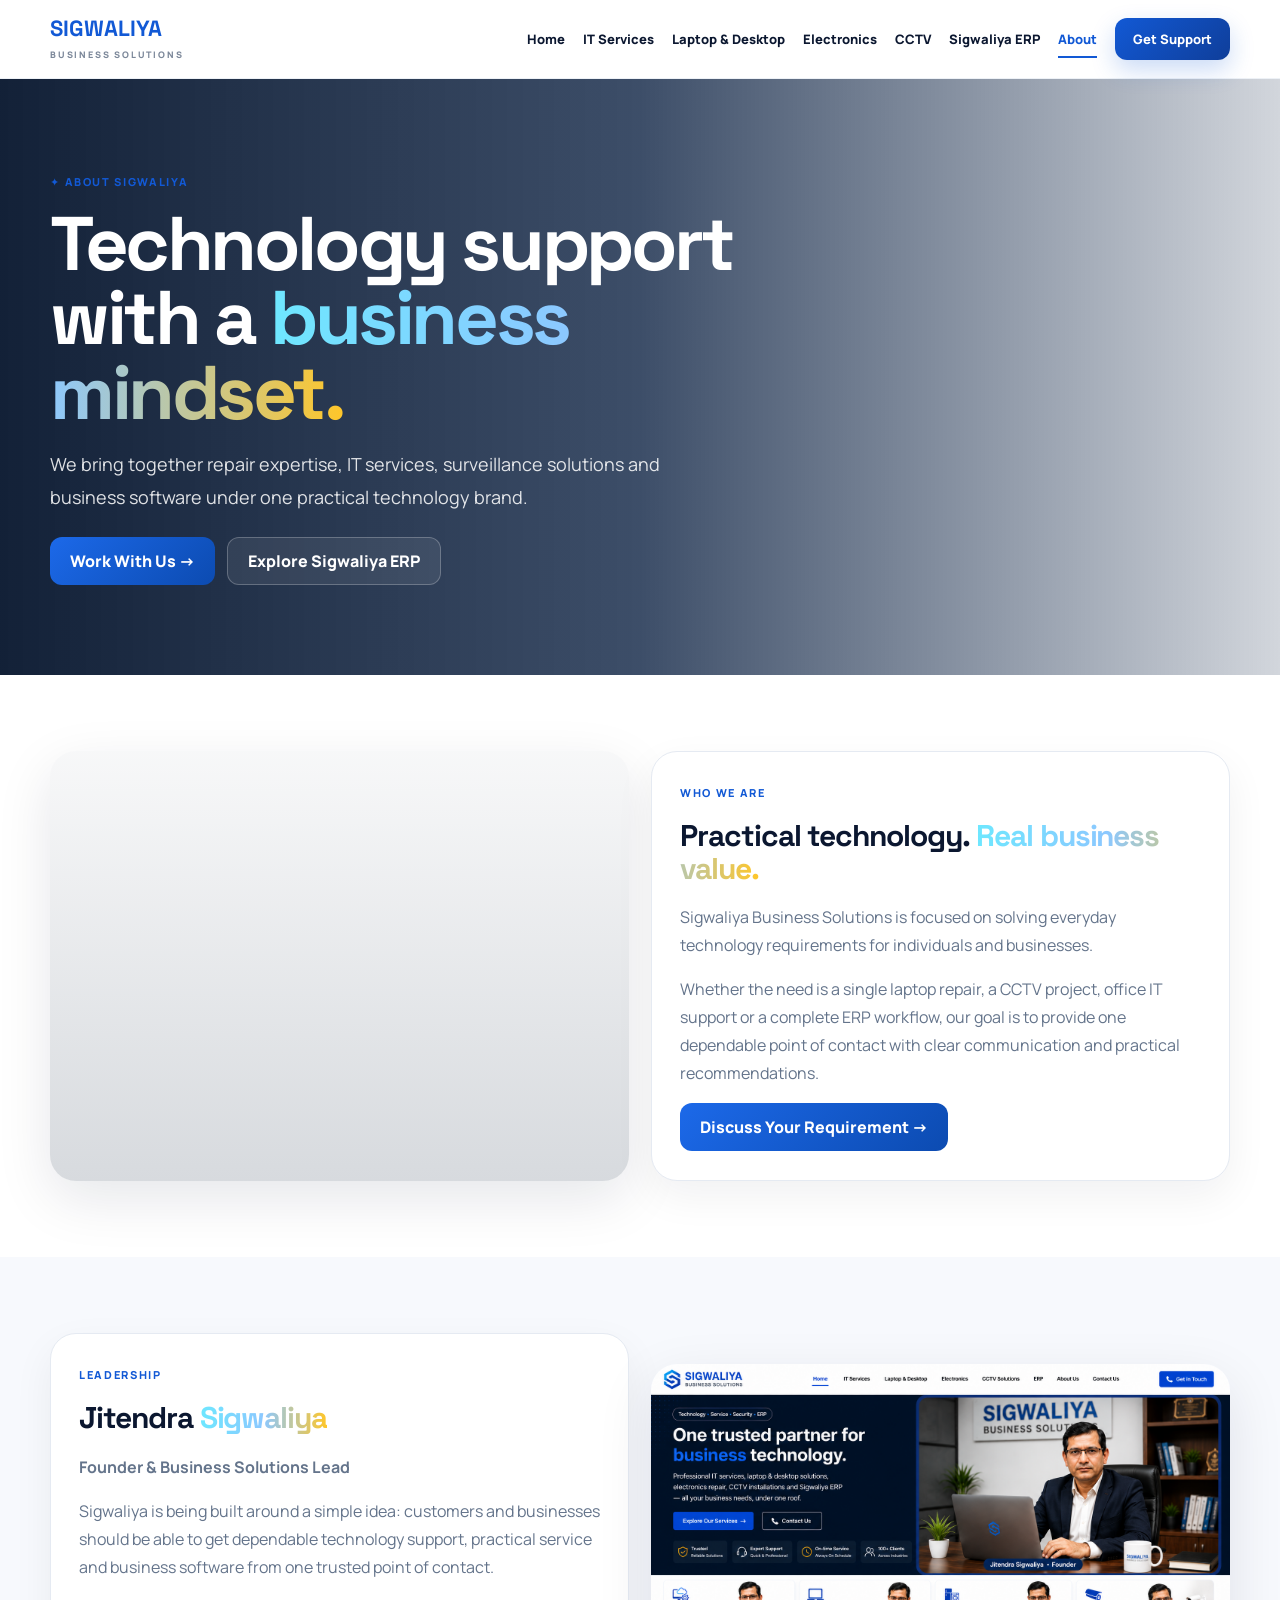
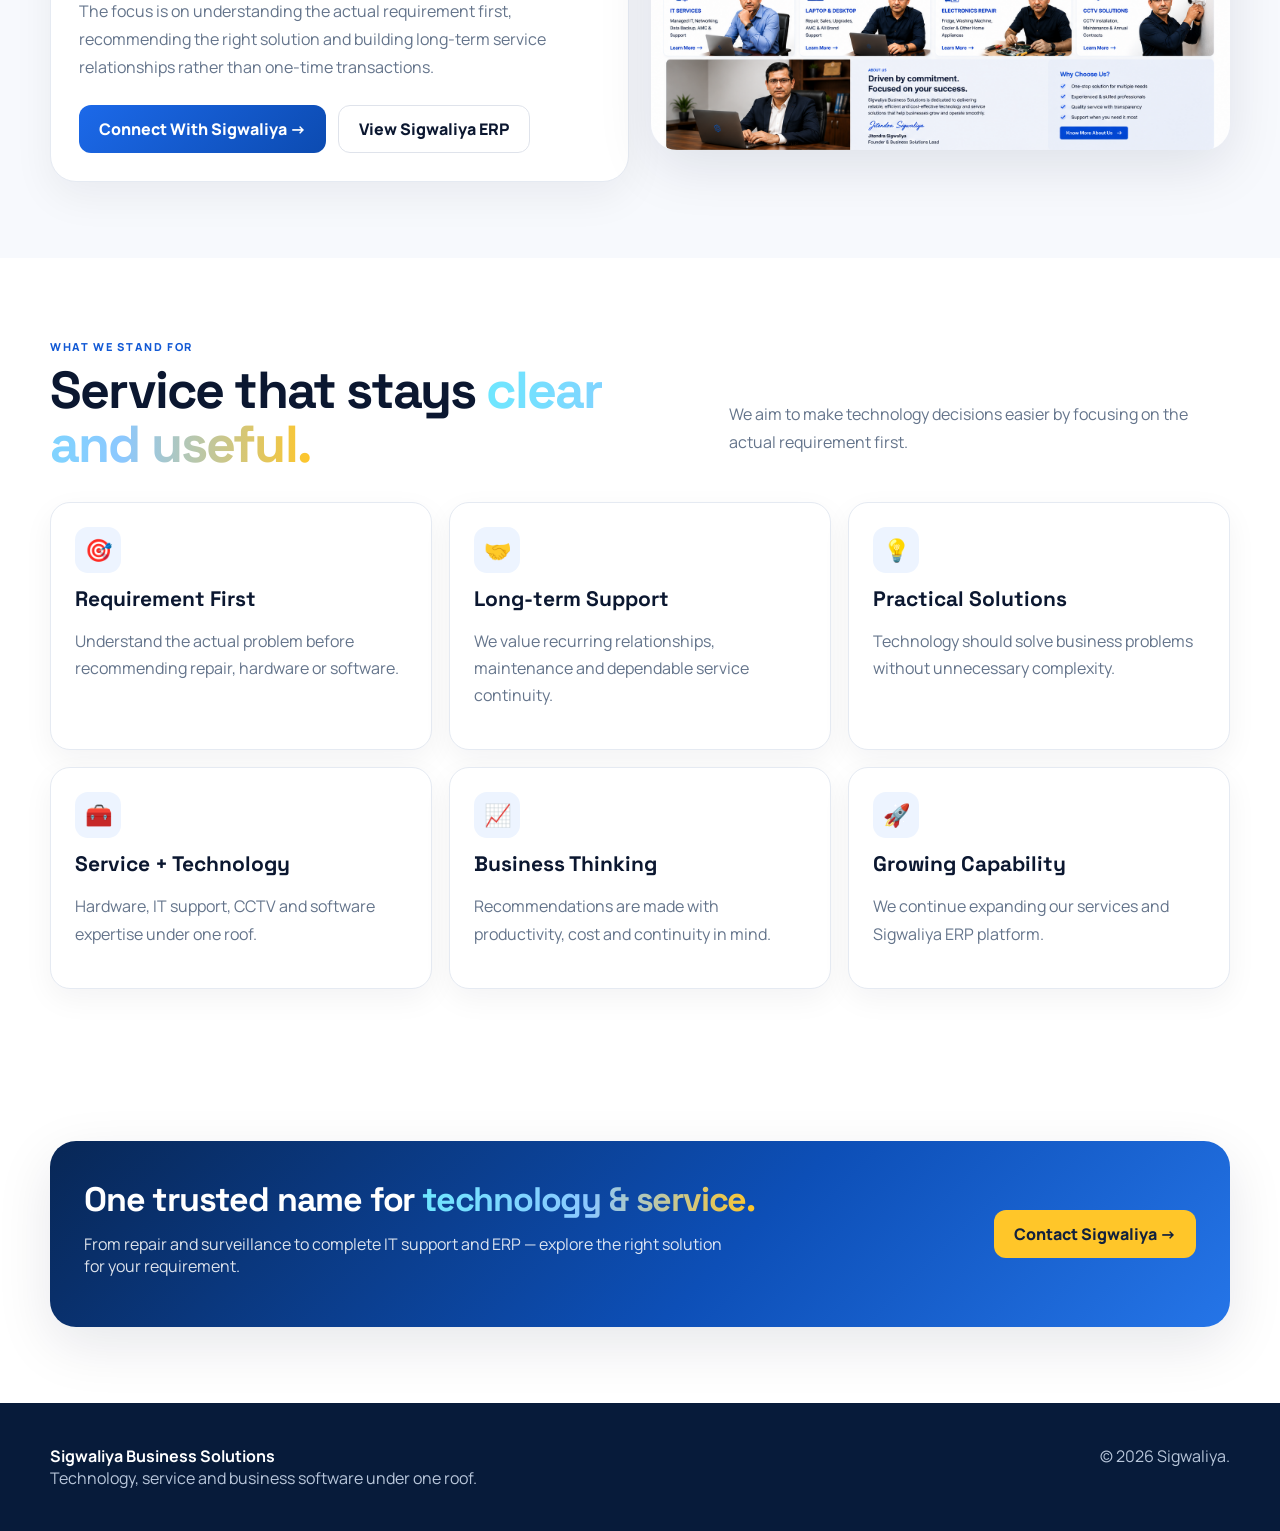
==== commit 91c91e56: "Place founder image only in intended About leadership section" ====
--- a/about.html
+++ b/about.html
@@ -1 +1 @@
-<!doctype html><html lang="en"><head><meta charset="utf-8"><meta name="viewport" content="width=device-width,initial-scale=1"><title>About Sigwaliya Business Solutions</title><meta name="description" content="Learn about Sigwaliya Business Solutions, led by Jitendra Sigwaliya, providing IT services, repair, CCTV and Sigwaliya ERP solutions."><link rel="stylesheet" href="styles.css"><link rel="stylesheet" href="enhancements.css"></head><body><header class="nav"><div class="wrap navin"><a class="brand" href="index.html"><span>SIGWALIYA</span><br><small>BUSINESS SOLUTIONS</small></a><nav class="links"><a href="index.html">Home</a><a href="it-services.html">IT Services</a><a href="computer.html">Laptop & Desktop</a><a href="electronics.html">Electronics</a><a href="cctv.html">CCTV</a><a href="erp.html">Sigwaliya ERP</a><a class="active" href="about.html">About</a><a class="cta" href="contact.html">Get Support</a></nav><button class="menu" aria-label="Menu">☰</button></div></header><main><section class="hero service-hero" style="--hero:url('https://images.unsplash.com/photo-1521737711867-e3b97375f902?auto=format&fit=crop&w=1900&q=88')"><div class="wrap hero-inner"><div><span class="eyebrow">✦ About Sigwaliya</span><h1>Technology support with a <span class="grad">business mindset.</span></h1><p>We bring together repair expertise, IT services, surveillance solutions and business software under one practical technology brand.</p><div class="buttons"><a class="btn primary" href="contact.html">Work With Us →</a><a class="btn" href="erp.html">Explore Sigwaliya ERP</a></div></div></div></section><section class="section"><div class="wrap showcase"><div class="image-panel" style="--img:url('https://images.unsplash.com/photo-1521737711867-e3b97375f902?auto=format&fit=crop&w=1400&q=85')"></div><div class="panel"><span class="eyebrow">Who We Are</span><h2 style="margin:18px 0">Practical technology. <span class="grad">Real business value.</span></h2><p>Sigwaliya Business Solutions is focused on solving everyday technology requirements for individuals and businesses.</p><p>Whether the need is a single laptop repair, a CCTV project, office IT support or a complete ERP workflow, our goal is to provide one dependable point of contact with clear communication and practical recommendations.</p><a class="btn primary" href="contact.html">Discuss Your Requirement →</a></div></div></section><section class="section alt"><div class="wrap showcase"><div class="panel"><span class="eyebrow">Leadership</span><h2 style="margin:18px 0">Jitendra <span class="grad">Sigwaliya</span></h2><p><b>Founder & Business Solutions Lead</b></p><p>Sigwaliya is being built around a simple idea: customers and businesses should be able to get dependable technology support, practical service and business software from one trusted point of contact.</p><p>The focus is on understanding the actual requirement first, recommending the right solution and building long-term service relationships rather than one-time transactions.</p><div class="buttons"><a class="btn primary" href="contact.html">Connect With Sigwaliya →</a><a class="btn" style="color:#0b1730;border-color:#dfe3eb" href="erp.html">View Sigwaliya ERP</a></div></div><div class="image-panel" style="--img:url('https://images.unsplash.com/photo-1551836022-d5d88e9218df?auto=format&fit=crop&w=1400&q=85')"></div></div></section><section class="section"><div class="wrap"><div class="section-head"><div><span class="eyebrow">What We Stand For</span><h2>Service that stays <span class="grad">clear and useful.</span></h2></div><p>We aim to make technology decisions easier by focusing on the actual requirement first.</p></div><div class="feature-grid"><div class="feature"><div class="iconbox">🎯</div><h3>Requirement First</h3><p>Understand the actual problem before recommending repair, hardware or software.</p></div><div class="feature"><div class="iconbox">🤝</div><h3>Long-term Support</h3><p>We value recurring relationships, maintenance and dependable service continuity.</p></div><div class="feature"><div class="iconbox">💡</div><h3>Practical Solutions</h3><p>Technology should solve business problems without unnecessary complexity.</p></div><div class="feature"><div class="iconbox">🧰</div><h3>Service + Technology</h3><p>Hardware, IT support, CCTV and software expertise under one roof.</p></div><div class="feature"><div class="iconbox">📈</div><h3>Business Thinking</h3><p>Recommendations are made with productivity, cost and continuity in mind.</p></div><div class="feature"><div class="iconbox">🚀</div><h3>Growing Capability</h3><p>We continue expanding our services and Sigwaliya ERP platform.</p></div></div></div></section><section class="section"><div class="wrap band"><div><h2>One trusted name for <span class="grad">technology & service.</span></h2><p>From repair and surveillance to complete IT support and ERP — explore the right solution for your requirement.</p></div><div class="buttons" style="margin:0"><a class="btn yellow" href="contact.html">Contact Sigwaliya →</a></div></div></section></main><footer class="footer"><div class="wrap foot"><div><b>Sigwaliya Business Solutions</b><br>Technology, service and business software under one roof.</div><div>© <span class="year"></span> Sigwaliya.</div></div></footer><script src="script.js"></script></body></html>+<!doctype html><html lang="en"><head><meta charset="utf-8"><meta name="viewport" content="width=device-width,initial-scale=1"><title>About Sigwaliya Business Solutions</title><meta name="description" content="Learn about Sigwaliya Business Solutions, led by Jitendra Sigwaliya, providing IT services, repair, CCTV and Sigwaliya ERP solutions."><link rel="stylesheet" href="styles.css"><link rel="stylesheet" href="enhancements.css?v=38"></head><body><header class="nav"><div class="wrap navin"><a class="brand" href="index.html"><span>SIGWALIYA</span><br><small>BUSINESS SOLUTIONS</small></a><nav class="links"><a href="index.html">Home</a><a href="it-services.html">IT Services</a><a href="computer.html">Laptop & Desktop</a><a href="electronics.html">Electronics</a><a href="cctv.html">CCTV</a><a href="erp.html">Sigwaliya ERP</a><a class="active" href="about.html">About</a><a class="cta" href="contact.html">Get Support</a></nav><button class="menu" aria-label="Menu">☰</button></div></header><main><section class="hero service-hero" style="--hero:url('https://images.unsplash.com/photo-1521737711867-e3b97375f902?auto=format&fit=crop&w=1900&q=88')"><div class="wrap hero-inner"><div><span class="eyebrow">✦ About Sigwaliya</span><h1>Technology support with a <span class="grad">business mindset.</span></h1><p>We bring together repair expertise, IT services, surveillance solutions and business software under one practical technology brand.</p><div class="buttons"><a class="btn primary" href="contact.html">Work With Us →</a><a class="btn" href="erp.html">Explore Sigwaliya ERP</a></div></div></div></section><section class="section"><div class="wrap showcase"><div class="image-panel" style="--img:url('https://images.unsplash.com/photo-1521737711867-e3b97375f902?auto=format&fit=crop&w=1400&q=85')"></div><div class="panel"><span class="eyebrow">Who We Are</span><h2 style="margin:18px 0">Practical technology. <span class="grad">Real business value.</span></h2><p>Sigwaliya Business Solutions is focused on solving everyday technology requirements for individuals and businesses.</p><p>Whether the need is a single laptop repair, a CCTV project, office IT support or a complete ERP workflow, our goal is to provide one dependable point of contact with clear communication and practical recommendations.</p><a class="btn primary" href="contact.html">Discuss Your Requirement →</a></div></div></section><section class="section alt"><div class="wrap showcase"><div class="panel"><span class="eyebrow">Leadership</span><h2 style="margin:18px 0">Jitendra <span class="grad">Sigwaliya</span></h2><p><b>Founder & Business Solutions Lead</b></p><p>Sigwaliya is being built around a simple idea: customers and businesses should be able to get dependable technology support, practical service and business software from one trusted point of contact.</p><p>The focus is on understanding the actual requirement first, recommending the right solution and building long-term service relationships rather than one-time transactions.</p><div class="buttons"><a class="btn primary" href="contact.html">Connect With Sigwaliya →</a><a class="btn" style="color:#0b1730;border-color:#dfe3eb" href="erp.html">View Sigwaliya ERP</a></div></div><div class="founder-about-frame"><img src="assets/founder-hero-hq.png" alt="Jitendra Sigwaliya at Sigwaliya Business Solutions"></div></div></section><section class="section"><div class="wrap"><div class="section-head"><div><span class="eyebrow">What We Stand For</span><h2>Service that stays <span class="grad">clear and useful.</span></h2></div><p>We aim to make technology decisions easier by focusing on the actual requirement first.</p></div><div class="feature-grid"><div class="feature"><div class="iconbox">🎯</div><h3>Requirement First</h3><p>Understand the actual problem before recommending repair, hardware or software.</p></div><div class="feature"><div class="iconbox">🤝</div><h3>Long-term Support</h3><p>We value recurring relationships, maintenance and dependable service continuity.</p></div><div class="feature"><div class="iconbox">💡</div><h3>Practical Solutions</h3><p>Technology should solve business problems without unnecessary complexity.</p></div><div class="feature"><div class="iconbox">🧰</div><h3>Service + Technology</h3><p>Hardware, IT support, CCTV and software expertise under one roof.</p></div><div class="feature"><div class="iconbox">📈</div><h3>Business Thinking</h3><p>Recommendations are made with productivity, cost and continuity in mind.</p></div><div class="feature"><div class="iconbox">🚀</div><h3>Growing Capability</h3><p>We continue expanding our services and Sigwaliya ERP platform.</p></div></div></div></section><section class="section"><div class="wrap band"><div><h2>One trusted name for <span class="grad">technology & service.</span></h2><p>From repair and surveillance to complete IT support and ERP — explore the right solution for your requirement.</p></div><div class="buttons" style="margin:0"><a class="btn yellow" href="contact.html">Contact Sigwaliya →</a></div></div></section></main><footer class="footer"><div class="wrap foot"><div><b>Sigwaliya Business Solutions</b><br>Technology, service and business software under one roof.</div><div>© <span class="year"></span> Sigwaliya.</div></div></footer><script src="script.js"></script></body></html>
--- a/enhancements.css
+++ b/enhancements.css
@@ -1 +1 @@
-.process-grid{display:grid;grid-template-columns:repeat(4,1fr);gap:16px}.process-card{position:relative;padding:26px;border:1px solid var(--line);border-radius:22px;background:#fff;box-shadow:0 12px 32px rgba(15,23,42,.06)}.process-no{width:42px;height:42px;border-radius:50%;display:grid;place-items:center;background:linear-gradient(135deg,#1259d5,#24c8ff);color:#fff;font-weight:800;margin-bottom:16px}.process-card h3{font:700 20px Space Grotesk;margin:0 0 8px}.process-card p{margin:0;color:var(--muted);line-height:1.7;font-size:14px}.faq-grid{display:grid;grid-template-columns:1fr 1fr;gap:14px}.faq-item{border:1px solid var(--line);border-radius:18px;background:#fff;padding:20px 22px;box-shadow:0 8px 24px rgba(15,23,42,.04)}.faq-item h3{font:700 18px Space Grotesk;margin:0 0 8px}.faq-item p{margin:0;color:var(--muted);line-height:1.7}.visual-strip{display:grid;grid-template-columns:1.2fr .8fr;gap:18px}.visual-card{position:relative;min-height:320px;border-radius:26px;overflow:hidden;background:#0b1730;color:#fff;box-shadow:var(--shadow)}.visual-card img{width:100%;height:100%;object-fit:cover;position:absolute;inset:0}.visual-card:after{content:"";position:absolute;inset:0;background:linear-gradient(180deg,transparent 20%,rgba(4,19,43,.86))}.visual-copy{position:absolute;left:26px;right:26px;bottom:24px;z-index:2}.visual-copy h3{font:700 28px Space Grotesk;margin:5px 0}.visual-copy p{margin:0;color:rgba(255,255,255,.82);line-height:1.6}.proof-grid{display:grid;grid-template-columns:repeat(3,1fr);gap:16px}.proof{padding:22px;border-radius:20px;background:linear-gradient(145deg,#f7fbff,#eef4ff);border:1px solid #dce8f8}.proof b{display:block;font:700 19px Space Grotesk;margin-bottom:7px}.proof span{color:var(--muted);line-height:1.6;font-size:14px}.hero-collage{background-image:url('assets/founder-hero-hq.png');background-repeat:no-repeat;background-size:auto 218%;background-position:66% 15%;min-height:520px;border-radius:28px;overflow:hidden;position:relative;box-shadow:var(--shadow);transform:none}.hero-collage .photo-card{display:none}.hero-collage:after{display:none}.section.alt .showcase .image-panel{background-image:url('assets/founder-hero-hq.png')!important;background-repeat:no-repeat!important;background-size:auto 220%!important;background-position:77% 15%!important;position:relative;overflow:hidden}.section.alt .showcase .image-panel:after{display:none}@media(max-width:980px){.process-grid{grid-template-columns:1fr 1fr}.visual-strip{grid-template-columns:1fr}.proof-grid{grid-template-columns:1fr 1fr}.hero-collage{min-height:440px;background-size:auto 218%;background-position:63% 15%}.section.alt .showcase .image-panel{background-size:auto 215%!important;background-position:72% 15%!important}}@media(max-width:620px){.process-grid,.faq-grid,.proof-grid{grid-template-columns:1fr}.visual-card{min-height:280px}.hero-collage{min-height:420px;background-size:auto 218%;background-position:60% 15%}.section.alt .showcase .image-panel{min-height:360px;background-size:auto 225%!important;background-position:66% 15%!important}}+.process-grid{display:grid;grid-template-columns:repeat(4,1fr);gap:16px}.process-card{position:relative;padding:26px;border:1px solid var(--line);border-radius:22px;background:#fff;box-shadow:0 12px 32px rgba(15,23,42,.06)}.process-no{width:42px;height:42px;border-radius:50%;display:grid;place-items:center;background:linear-gradient(135deg,#1259d5,#24c8ff);color:#fff;font-weight:800;margin-bottom:16px}.process-card h3{font:700 20px Space Grotesk;margin:0 0 8px}.process-card p{margin:0;color:var(--muted);line-height:1.7;font-size:14px}.faq-grid{display:grid;grid-template-columns:1fr 1fr;gap:14px}.faq-item{border:1px solid var(--line);border-radius:18px;background:#fff;padding:20px 22px;box-shadow:0 8px 24px rgba(15,23,42,.04)}.faq-item h3{font:700 18px Space Grotesk;margin:0 0 8px}.faq-item p{margin:0;color:var(--muted);line-height:1.7}.visual-strip{display:grid;grid-template-columns:1.2fr .8fr;gap:18px}.visual-card{position:relative;min-height:320px;border-radius:26px;overflow:hidden;background:#0b1730;color:#fff;box-shadow:var(--shadow)}.visual-card img{width:100%;height:100%;object-fit:cover;position:absolute;inset:0}.visual-card:after{content:"";position:absolute;inset:0;background:linear-gradient(180deg,transparent 20%,rgba(4,19,43,.86))}.visual-copy{position:absolute;left:26px;right:26px;bottom:24px;z-index:2}.visual-copy h3{font:700 28px Space Grotesk;margin:5px 0}.visual-copy p{margin:0;color:rgba(255,255,255,.82);line-height:1.6}.proof-grid{display:grid;grid-template-columns:repeat(3,1fr);gap:16px}.proof{padding:22px;border-radius:20px;background:linear-gradient(145deg,#f7fbff,#eef4ff);border:1px solid #dce8f8}.proof b{display:block;font:700 19px Space Grotesk;margin-bottom:7px}.proof span{color:var(--muted);line-height:1.6;font-size:14px}.hero-collage{display:block;min-height:0;border-radius:28px;overflow:hidden;position:relative;box-shadow:var(--shadow);transform:none;background:none}.hero-collage .photo-card{display:none}.founder-hero-img{display:block;width:100%;height:auto;object-fit:contain;border-radius:28px}.founder-about-frame{border-radius:26px;overflow:hidden;box-shadow:var(--shadow);background:#eef4ff;align-self:center}.founder-about-frame img{display:block;width:100%;height:auto;object-fit:contain}@media(max-width:980px){.process-grid{grid-template-columns:1fr 1fr}.visual-strip{grid-template-columns:1fr}.proof-grid{grid-template-columns:1fr 1fr}.hero-collage{margin-top:8px}.founder-hero-img{border-radius:24px}}@media(max-width:620px){.process-grid,.faq-grid,.proof-grid{grid-template-columns:1fr}.visual-card{min-height:280px}.hero-shell{padding-bottom:24px}.hero-collage{margin-top:10px;border-radius:20px}.founder-hero-img{width:100%;height:auto;border-radius:20px}.founder-about-frame{border-radius:20px}.founder-about-frame img{width:100%;height:auto}}
